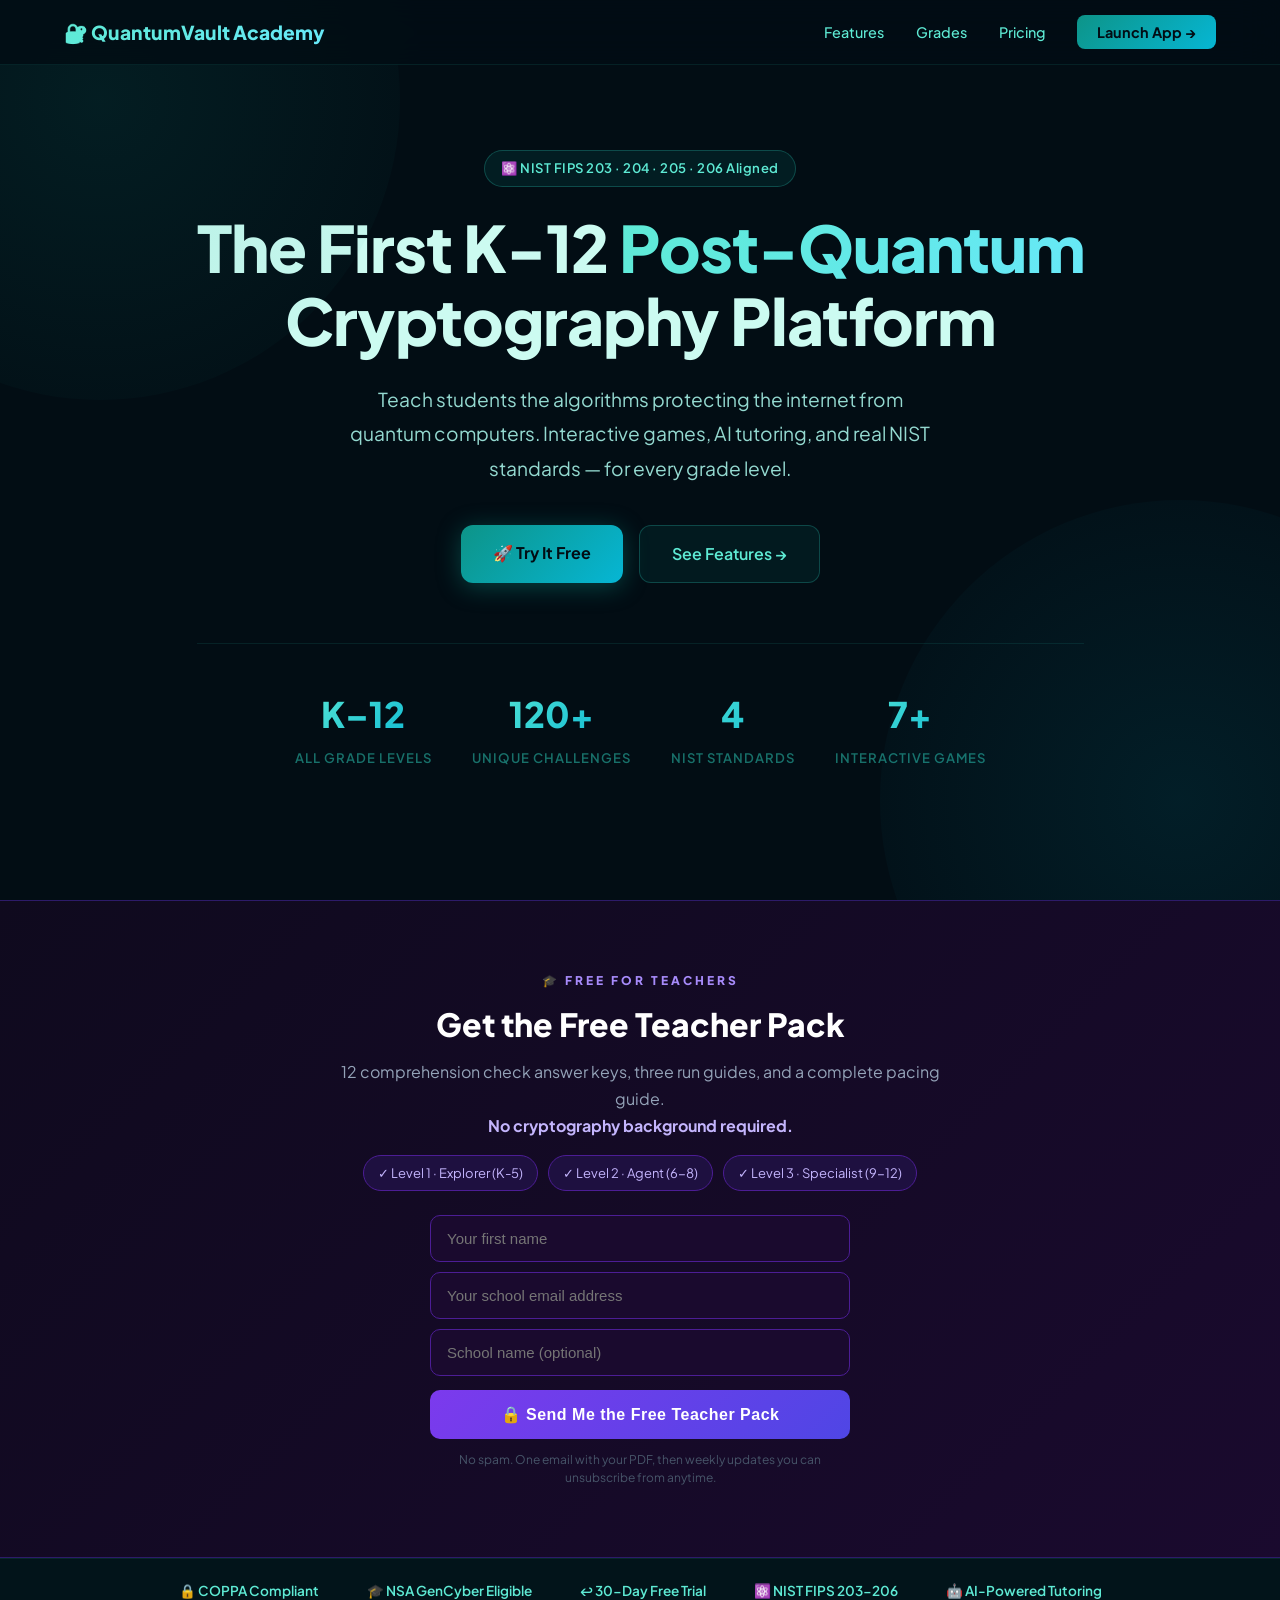
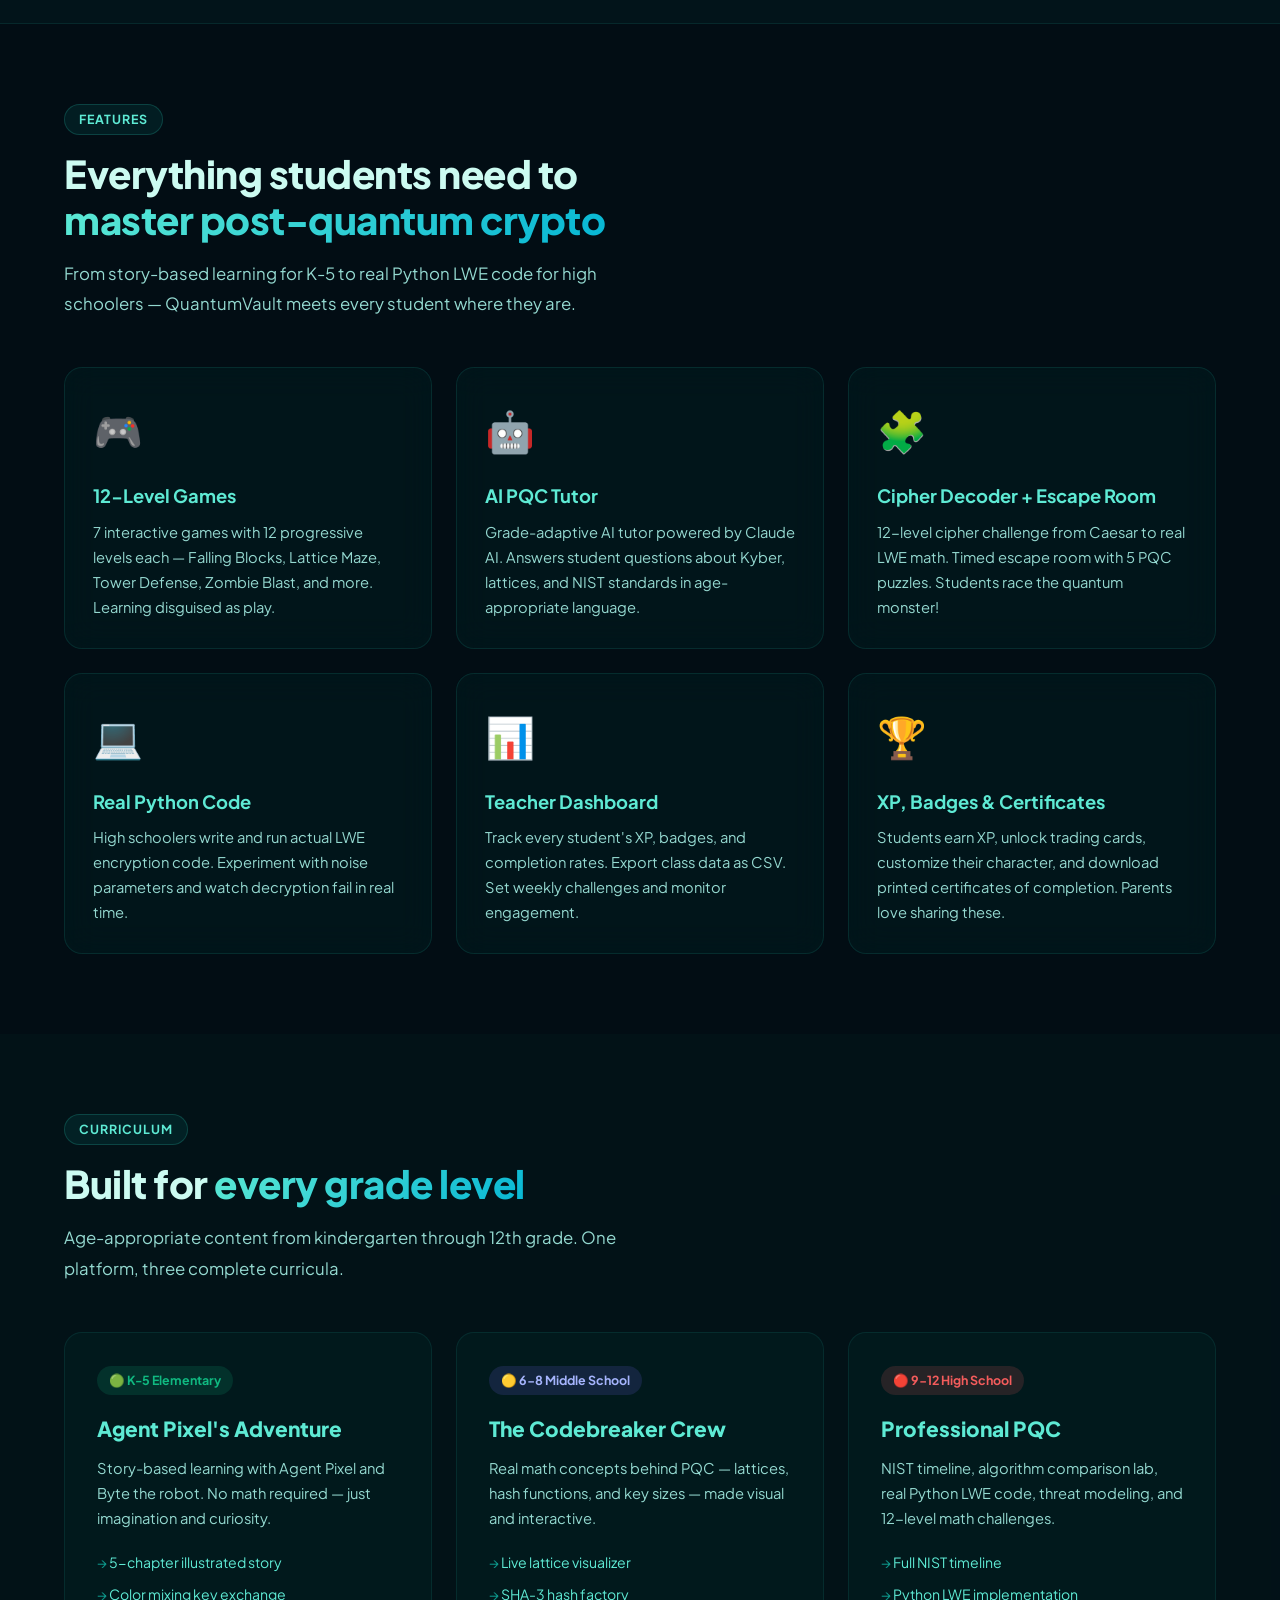
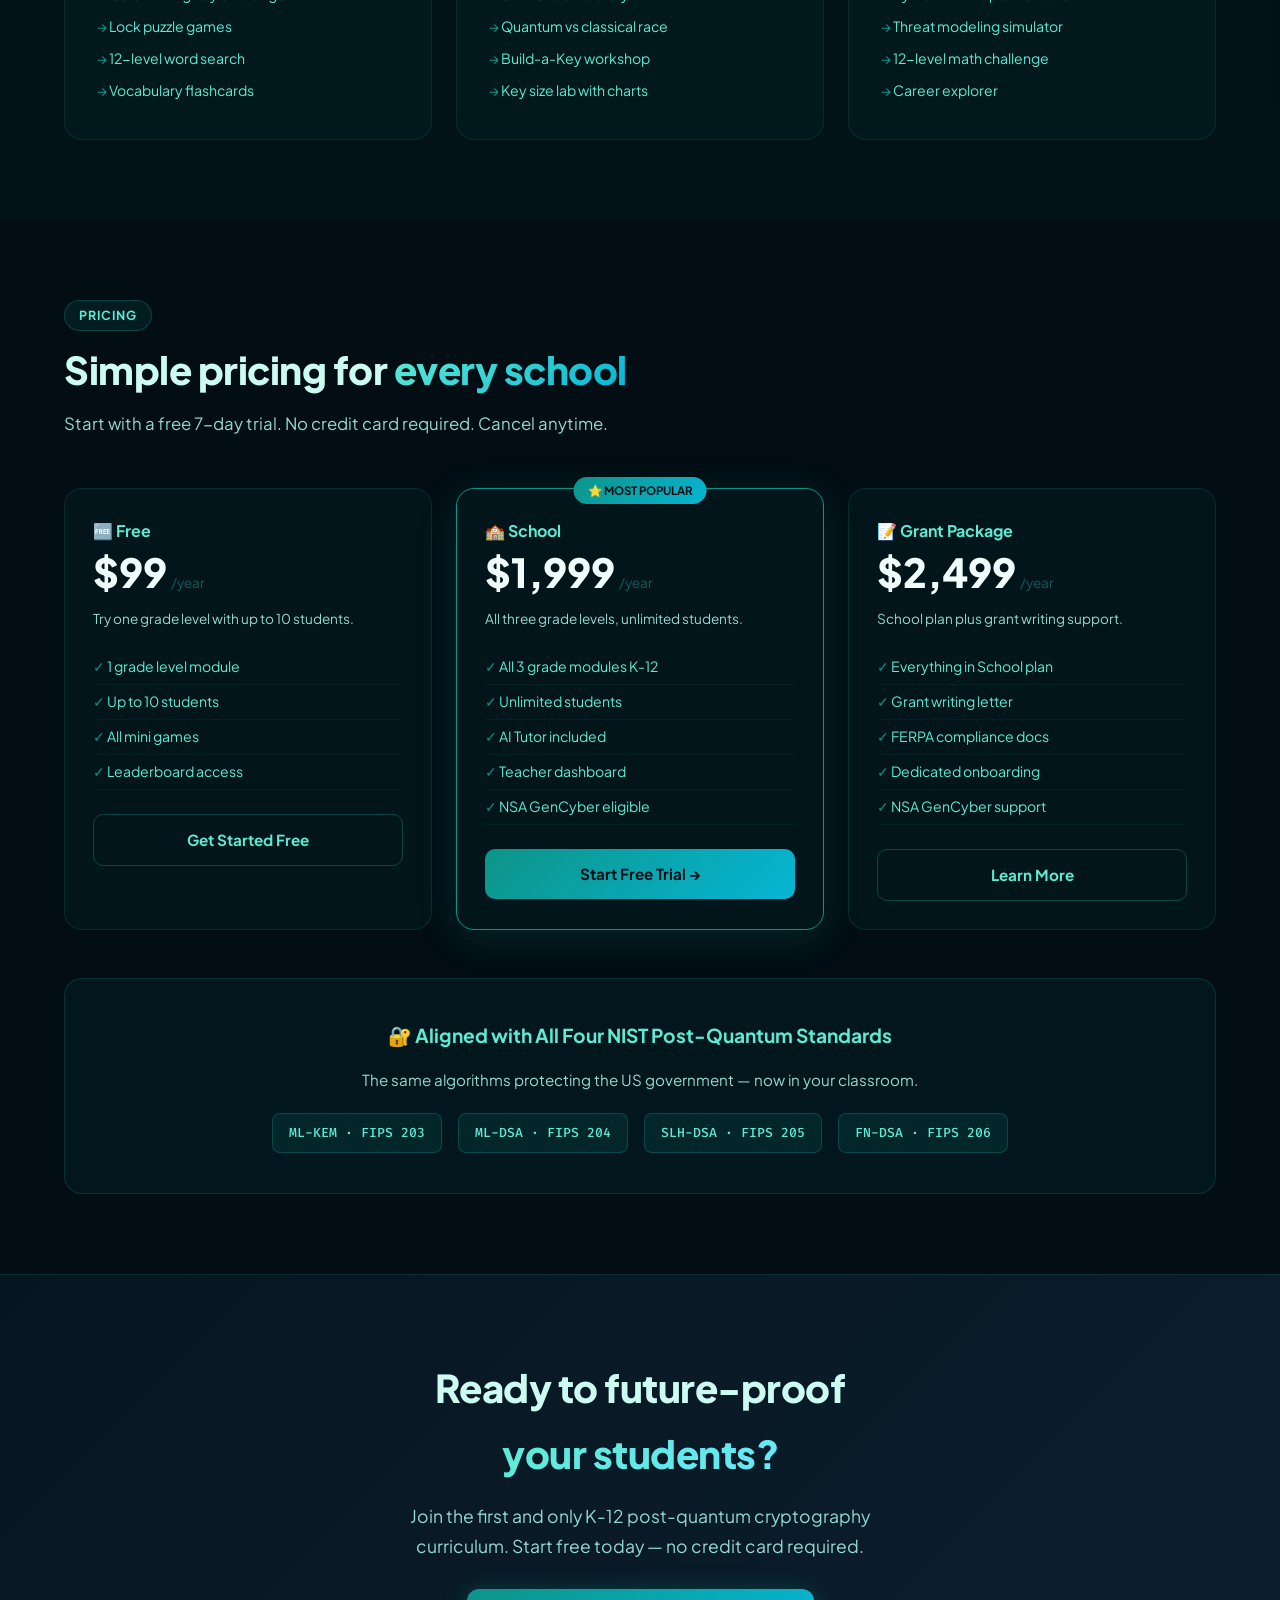
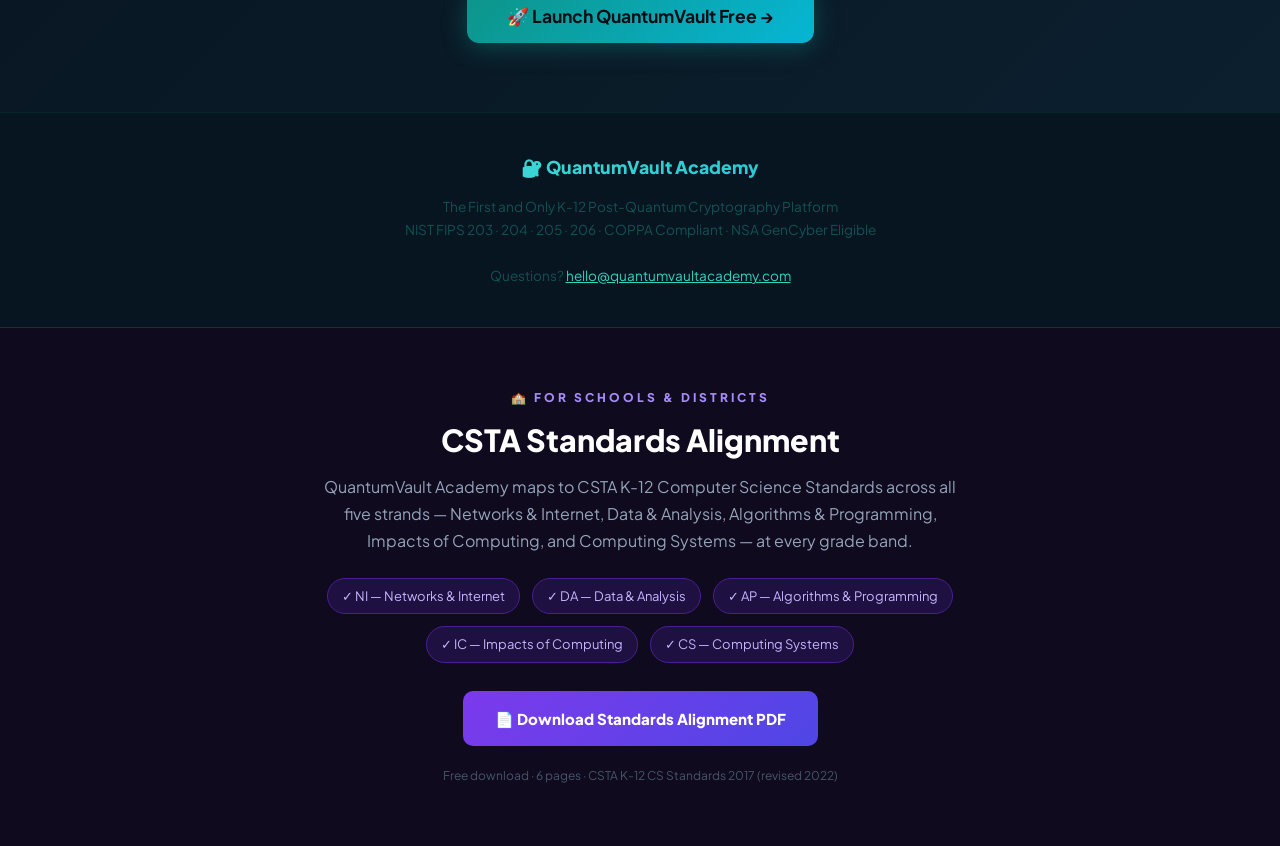
==== landing/index.html @ c49e5bc5 "Fix pricing subtitle to 7-day trial, remove dollar zero forever" ====
<!DOCTYPE html>
<html lang="en">
<head>
    <meta charset="UTF-8">
    <meta name="viewport" content="width=device-width, initial-scale=1.0">
    <meta name="description" content="QuantumVault Academy — The only K-12 platform teaching NIST post-quantum cryptography standards (FIPS 203-206). Interactive games, AI tutoring, and real PQC curriculum for grades K-12.">
    <meta name="keywords" content="post-quantum cryptography, K-12 cybersecurity, NIST PQC, Kyber, Dilithium, SPHINCS+, Falcon, quantum computing education, FIPS 203, FIPS 204, FIPS 205, FIPS 206, cybersecurity curriculum">
    <meta name="author" content="QuantumVault Academy LLC">
    <meta name="robots" content="index, follow">
    <meta property="og:title" content="QuantumVault Academy — K-12 Post-Quantum Cryptography Education">
    <meta property="og:description" content="Teach students about quantum-safe encryption through interactive games and real NIST standards. Free to try!">
    <meta property="og:url" content="https://www.quantumvaultacademy.com">
    <meta property="og:type" content="website">
    <meta name="twitter:card" content="summary_large_image">
    <meta name="twitter:title" content="QuantumVault Academy — K-12 Post-Quantum Cryptography">
    <meta name="twitter:description" content="The only K-12 platform teaching all 4 NIST PQC standards. Free games, AI tutor, teacher dashboard.">
    <link rel="canonical" href="https://www.quantumvaultacademy.com">
<meta charset="UTF-8">
<meta name="viewport" content="width=device-width, initial-scale=1.0">
<title>QuantumVault Academy — K-12 Post-Quantum Cryptography</title>
<link rel="preconnect" href="https://fonts.googleapis.com">
<link href="https://fonts.googleapis.com/css2?family=Plus+Jakarta+Sans:wght@400;500;600;700;800&family=Fira+Code:wght@400;500&display=swap" rel="stylesheet">
<style>
*{margin:0;padding:0;box-sizing:border-box;}
:root{
    --teal:#0d9488;--teal-l:#2dd4bf;--teal-b:#5eead4;
    --cyan:#06b6d4;--cyan-l:#67e8f9;
    --navy:#020d14;--navy2:#071520;--navy3:#0c1f2e;
    --border:#164154;
}
body{font-family:'Plus Jakarta Sans',sans-serif;background:var(--navy);color:#ccfbf1;line-height:1.7;}

/* NAV */
nav{position:fixed;top:0;width:100%;z-index:100;
    background:rgba(2,13,20,0.85);backdrop-filter:blur(20px);
    border-bottom:1px solid rgba(45,212,191,0.1);padding:0 5%;}
.nav-inner{max-width:1200px;margin:0 auto;display:flex;
    justify-content:space-between;align-items:center;height:64px;}
.logo{font-size:1.2rem;font-weight:800;
    background:linear-gradient(135deg,var(--teal-b),var(--cyan-l));
    -webkit-background-clip:text;-webkit-text-fill-color:transparent;}
.nav-links{display:flex;gap:32px;list-style:none;}
.nav-links a{color:#5eead4;text-decoration:none;font-size:0.9rem;
    font-weight:500;transition:color 0.2s;}
.nav-links a:hover{color:var(--teal-b);}
.nav-cta{background:linear-gradient(135deg,var(--teal),var(--cyan));
    color:#020d14!important;padding:8px 20px;border-radius:8px;
    font-weight:700!important;transition:all 0.2s!important;}
.nav-cta:hover{box-shadow:0 4px 20px rgba(45,212,191,0.4);}

/* HERO */
.hero{min-height:100vh;display:flex;align-items:center;justify-content:center;
    text-align:center;padding:80px 5% 60px;position:relative;overflow:hidden;}
.hero::before{content:'';position:absolute;top:-200px;left:-200px;
    width:600px;height:600px;
    background:radial-gradient(circle,rgba(13,148,136,0.12),transparent);
    border-radius:50%;pointer-events:none;}
.hero::after{content:'';position:absolute;bottom:-200px;right:-200px;
    width:600px;height:600px;
    background:radial-gradient(circle,rgba(6,182,212,0.1),transparent);
    border-radius:50%;pointer-events:none;}
.hero-badge{display:inline-flex;align-items:center;gap:8px;
    background:rgba(13,148,136,0.12);border:1px solid rgba(45,212,191,0.25);
    border-radius:100px;padding:6px 16px;font-size:0.82rem;
    color:var(--teal-b);font-weight:600;margin-bottom:24px;letter-spacing:0.5px;}
h1{font-size:clamp(2.2rem,5vw,4rem);font-weight:800;line-height:1.15;
    margin-bottom:24px;letter-spacing:-1px;}
h1 span{background:linear-gradient(135deg,var(--teal-b),var(--cyan-l));
    -webkit-background-clip:text;-webkit-text-fill-color:transparent;}
.hero-sub{font-size:clamp(1rem,2vw,1.2rem);color:#94d9d0;max-width:580px;
    margin:0 auto 40px;line-height:1.8;}
.hero-btns{display:flex;gap:16px;justify-content:center;flex-wrap:wrap;}
.btn-primary{background:linear-gradient(135deg,var(--teal),var(--cyan));
    color:#020d14;padding:14px 32px;border-radius:12px;font-weight:700;
    font-size:1rem;text-decoration:none;transition:all 0.2s;
    box-shadow:0 4px 24px rgba(13,148,136,0.4);}
.btn-primary:hover{transform:translateY(-3px);box-shadow:0 8px 40px rgba(45,212,191,0.5);}
.btn-secondary{background:rgba(13,148,136,0.1);color:var(--teal-b);
    padding:14px 32px;border-radius:12px;font-weight:600;font-size:1rem;
    text-decoration:none;border:1px solid rgba(45,212,191,0.25);transition:all 0.2s;}
.btn-secondary:hover{background:rgba(13,148,136,0.2);border-color:var(--teal-l);}
.hero-stats{display:flex;gap:40px;justify-content:center;flex-wrap:wrap;
    margin-top:60px;padding-top:40px;border-top:1px solid rgba(45,212,191,0.1);}
.stat{text-align:center;}
.stat-n{font-size:2.2rem;font-weight:800;
    background:linear-gradient(135deg,var(--teal-b),var(--cyan));
    -webkit-background-clip:text;-webkit-text-fill-color:transparent;}
.stat-l{font-size:0.82rem;color:#2dd4bf80;font-weight:600;
    text-transform:uppercase;letter-spacing:1px;margin-top:4px;}

/* TRUST BAR */
.trust{background:rgba(13,148,136,0.05);border-top:1px solid rgba(45,212,191,0.1);
    border-bottom:1px solid rgba(45,212,191,0.1);padding:20px 5%;}
.trust-inner{max-width:1200px;margin:0 auto;display:flex;
    justify-content:center;gap:48px;flex-wrap:wrap;}
.trust-item{display:flex;align-items:center;gap:8px;
    font-size:0.85rem;color:#5eead4;font-weight:600;}

/* SECTIONS */
section{padding:80px 5%;}
.section-inner{max-width:1200px;margin:0 auto;}
.section-tag{display:inline-block;background:rgba(13,148,136,0.12);
    border:1px solid rgba(45,212,191,0.2);border-radius:100px;
    padding:4px 14px;font-size:0.78rem;color:var(--teal-b);
    font-weight:700;letter-spacing:1px;text-transform:uppercase;margin-bottom:16px;}
.section-title{font-size:clamp(1.8rem,3vw,2.6rem);font-weight:800;
    line-height:1.2;margin-bottom:16px;letter-spacing:-0.5px;}
.section-title span{background:linear-gradient(135deg,var(--teal-b),var(--cyan));
    -webkit-background-clip:text;-webkit-text-fill-color:transparent;}
.section-sub{font-size:1.05rem;color:#94d9d0;max-width:560px;line-height:1.8;}

/* FEATURES */
.features-grid{display:grid;grid-template-columns:repeat(auto-fit,minmax(300px,1fr));
    gap:24px;margin-top:48px;}
.feature-card{background:rgba(13,148,136,0.06);
    backdrop-filter:blur(16px);border:1px solid rgba(45,212,191,0.12);
    border-radius:18px;padding:28px;transition:all 0.3s;position:relative;overflow:hidden;}
.feature-card::before{content:'';position:absolute;top:0;left:0;right:0;height:2px;
    background:linear-gradient(90deg,var(--teal),var(--cyan));opacity:0;transition:opacity 0.3s;}
.feature-card:hover{transform:translateY(-4px);
    box-shadow:0 16px 48px rgba(13,148,136,0.15);
    border-color:rgba(45,212,191,0.25);}
.feature-card:hover::before{opacity:1;}
.feature-icon{font-size:2.5rem;margin-bottom:16px;display:block;}
.feature-title{font-size:1.15rem;font-weight:700;color:var(--teal-b);margin-bottom:8px;}
.feature-desc{font-size:0.92rem;color:#94d9d0;line-height:1.7;}

/* GRADES */
.grades-grid{display:grid;grid-template-columns:repeat(auto-fit,minmax(280px,1fr));
    gap:24px;margin-top:48px;}
.grade-card{border-radius:18px;padding:32px;
    border:1px solid rgba(45,212,191,0.1);
    background:rgba(13,148,136,0.05);transition:all 0.3s;}
.grade-card:hover{transform:translateY(-4px);}
.grade-label{display:inline-block;padding:4px 12px;border-radius:100px;
    font-size:0.78rem;font-weight:700;margin-bottom:16px;}
.grade-title{font-size:1.3rem;font-weight:800;color:var(--teal-b);margin-bottom:10px;}
.grade-desc{font-size:0.92rem;color:#94d9d0;line-height:1.7;margin-bottom:16px;}
.grade-features{list-style:none;}
.grade-features li{font-size:0.88rem;color:#5eead4;padding:4px 0;}
.grade-features li::before{content:'→ ';color:var(--teal);}

/* PRICING */
.pricing-grid{display:grid;grid-template-columns:repeat(auto-fit,minmax(260px,1fr));
    gap:24px;margin-top:48px;}
.price-card{background:rgba(13,148,136,0.06);border:1px solid rgba(45,212,191,0.12);
    border-radius:18px;padding:28px;transition:all 0.3s;position:relative;}
.price-card.popular{border-color:var(--teal);
    box-shadow:0 8px 40px rgba(13,148,136,0.2);}
.popular-badge{position:absolute;top:-12px;left:50%;transform:translateX(-50%);
    background:linear-gradient(135deg,var(--teal),var(--cyan));
    color:#020d14;font-size:0.72rem;font-weight:700;
    padding:4px 14px;border-radius:100px;white-space:nowrap;}
.price-name{font-size:1rem;font-weight:700;color:var(--teal-b);margin-bottom:8px;}
.price-amount{font-size:2.5rem;font-weight:800;color:#f0fdfa;line-height:1;}
.price-period{font-size:0.85rem;color:#2dd4bf60;margin-left:4px;}
.price-desc{font-size:0.85rem;color:#94d9d0;margin:12px 0 20px;}
.price-features{list-style:none;margin-bottom:24px;}
.price-features li{font-size:0.88rem;color:#5eead4;padding:5px 0;
    border-bottom:1px solid rgba(45,212,191,0.06);}
.price-features li::before{content:'✓  ';color:var(--teal);}
.price-btn{display:block;text-align:center;padding:12px;border-radius:10px;
    font-weight:700;font-size:0.95rem;text-decoration:none;transition:all 0.2s;}
.price-btn-primary{background:linear-gradient(135deg,var(--teal),var(--cyan));color:#020d14;}
.price-btn-primary:hover{box-shadow:0 4px 20px rgba(45,212,191,0.4);transform:translateY(-2px);}
.price-btn-outline{background:transparent;color:var(--teal-b);
    border:1px solid rgba(45,212,191,0.25);}
.price-btn-outline:hover{background:rgba(13,148,136,0.12);}

/* NIST BANNER */
.nist-banner{background:rgba(13,148,136,0.08);border:1px solid rgba(45,212,191,0.15);
    border-radius:18px;padding:40px;text-align:center;margin-top:48px;}
.nist-title{font-size:1.2rem;font-weight:700;color:var(--teal-b);margin-bottom:16px;}
.nist-algos{display:flex;gap:16px;justify-content:center;flex-wrap:wrap;margin-top:20px;}
.algo-chip{background:rgba(13,148,136,0.12);border:1px solid rgba(45,212,191,0.2);
    border-radius:8px;padding:8px 16px;font-size:0.82rem;
    color:var(--teal-b);font-family:'Fira Code',monospace;font-weight:500;}

/* CTA */
.cta{background:linear-gradient(135deg,var(--navy2),var(--navy3));
    border-top:1px solid rgba(45,212,191,0.1);text-align:center;padding:80px 5%;}
.cta h2{font-size:clamp(1.8rem,3vw,2.8rem);font-weight:800;
    margin-bottom:16px;letter-spacing:-0.5px;}
.cta p{font-size:1.1rem;color:#94d9d0;max-width:500px;margin:0 auto 40px;}

/* FOOTER */
footer{background:var(--navy2);border-top:1px solid rgba(45,212,191,0.08);
    padding:40px 5%;text-align:center;}
.footer-logo{font-size:1.1rem;font-weight:800;
    background:linear-gradient(135deg,var(--teal-b),var(--cyan));
    -webkit-background-clip:text;-webkit-text-fill-color:transparent;
    margin-bottom:12px;}
footer p{font-size:0.85rem;color:#2dd4bf50;line-height:1.7;}

/* Mobile */
@media(max-width:768px){
    .nav-links{display:none;}
    .hero-stats{gap:24px;}
    .trust-inner{gap:24px;}
    .stat-n{font-size:1.8rem;}
}
</style>
</head>
<body>
<!-- Netlify Forms detection -->
<form name="teacher-pack" netlify netlify-honeypot="bot-field" hidden>
  <input type="text" name="name">
  <input type="email" name="email">
  <input type="text" name="school">
</form>

<nav>
  <div class="nav-inner">
    <div class="logo">🔐 QuantumVault Academy</div>
    <ul class="nav-links">
      <li><a href="#features">Features</a></li>
      <li><a href="#grades">Grades</a></li>
      <li><a href="#pricing">Pricing</a></li>
      <li><a href="https://www.quantumvaultacademy.com" class="nav-cta">Launch App →</a></li>
    </ul>
  </div>
</nav>

<section class="hero">
  <div>
    <div class="hero-badge">⚛️ NIST FIPS 203 · 204 · 205 · 206 Aligned</div>
    <h1>The First K-12 <span>Post-Quantum</span><br>Cryptography Platform</h1>
    <p class="hero-sub">Teach students the algorithms protecting the internet from quantum computers. Interactive games, AI tutoring, and real NIST standards — for every grade level.</p>
    <div class="hero-btns">
      <a href="https://www.quantumvaultacademy.com" class="btn-primary">🚀 Try It Free</a>
      <a href="#features" class="btn-secondary">See Features →</a>
    </div>
    <div class="hero-stats">
      <div class="stat"><div class="stat-n">K–12</div><div class="stat-l">All Grade Levels</div></div>
      <div class="stat"><div class="stat-n">120+</div><div class="stat-l">Unique Challenges</div></div>
      <div class="stat"><div class="stat-n">4</div><div class="stat-l">NIST Standards</div></div>
      <div class="stat"><div class="stat-n">7+</div><div class="stat-l">Interactive Games</div></div>
    </div>
  </div>
</section>

<section id="free" style="background:linear-gradient(135deg,#0f0a1e 0%,#1a0a2e 100%);padding:70px 20px;text-align:center;border-top:1px solid #2d1b69;border-bottom:1px solid #2d1b69;">
  <div style="max-width:600px;margin:0 auto;">
    <p style="color:#a78bfa;font-size:12px;font-weight:800;letter-spacing:3px;text-transform:uppercase;margin-bottom:14px;">
      &#127891; Free for Teachers
    </p>
    <h2 style="color:white;font-size:2rem;font-weight:800;margin-bottom:14px;line-height:1.2;">
      Get the Free Teacher Pack
    </h2>
    <p style="color:#94a3b8;font-size:1rem;line-height:1.7;margin-bottom:10px;">
      12 comprehension check answer keys, three run guides, and a complete pacing guide.<br>
      <strong style="color:#c4b5fd;">No cryptography background required.</strong>
    </p>
    <div style="display:flex;gap:10px;justify-content:center;flex-wrap:wrap;margin:16px 0 24px;">
      <span style="background:#1e1040;border:1px solid #4c1d95;border-radius:20px;padding:6px 14px;color:#c4b5fd;font-size:13px;">&#10003; Level 1 · Explorer (K-5)</span>
      <span style="background:#1e1040;border:1px solid #4c1d95;border-radius:20px;padding:6px 14px;color:#c4b5fd;font-size:13px;">&#10003; Level 2 · Agent (6-8)</span>
      <span style="background:#1e1040;border:1px solid #4c1d95;border-radius:20px;padding:6px 14px;color:#c4b5fd;font-size:13px;">&#10003; Level 3 · Specialist (9-12)</span>
    </div>
    <!-- Kit (ConvertKit) embed form — replace the form below with your Kit embed code -->
    <form name="teacher-pack" netlify style="max-width:420px;margin:0 auto;">
      <input type="hidden" name="form-name" value="teacher-pack">
      <input
        type="text"
        name="name"
        placeholder="Your first name"
        required
        style="width:100%;padding:14px 16px;border-radius:10px;border:1px solid #4c1d95;
        background:#1a0a2e;color:white;font-size:15px;margin-bottom:10px;
        box-sizing:border-box;outline:none;"
      >
      <input
        type="email"
        name="email"
        placeholder="Your school email address"
        required
        style="width:100%;padding:14px 16px;border-radius:10px;border:1px solid #4c1d95;
        background:#1a0a2e;color:white;font-size:15px;margin-bottom:10px;
        box-sizing:border-box;outline:none;"
      >
      <input
        type="text"
        name="school"
        placeholder="School name (optional)"
        style="width:100%;padding:14px 16px;border-radius:10px;border:1px solid #4c1d95;
        background:#1a0a2e;color:white;font-size:15px;margin-bottom:14px;
        box-sizing:border-box;outline:none;"
      >
      <button
        type="submit"
        style="width:100%;padding:15px;border-radius:10px;border:none;
        background:linear-gradient(135deg,#7c3aed,#4f46e5);color:white;
        font-size:16px;font-weight:800;cursor:pointer;letter-spacing:0.5px;">
        &#128274; Send Me the Free Teacher Pack
      </button>
      <p style="color:#475569;font-size:12px;margin-top:12px;line-height:1.5;">
        No spam. One email with your PDF, then weekly updates you can unsubscribe from anytime.
      </p>
    </form>
  </div>
</section>


<div class="trust">
  <div class="trust-inner">
    <div class="trust-item">🔒 COPPA Compliant</div>
    <div class="trust-item">🎓 NSA GenCyber Eligible</div>
    <div class="trust-item">↩️ 30-Day Free Trial</div>
    <div class="trust-item">⚛️ NIST FIPS 203-206</div>
    <div class="trust-item">🤖 AI-Powered Tutoring</div>
  </div>
</div>

<section id="features">
  <div class="section-inner">
    <div class="section-tag">Features</div>
    <h2 class="section-title">Everything students need to<br><span>master post-quantum crypto</span></h2>
    <p class="section-sub">From story-based learning for K-5 to real Python LWE code for high schoolers — QuantumVault meets every student where they are.</p>
    <div class="features-grid">
      <div class="feature-card">
        <span class="feature-icon">🎮</span>
        <div class="feature-title">12-Level Games</div>
        <div class="feature-desc">7 interactive games with 12 progressive levels each — Falling Blocks, Lattice Maze, Tower Defense, Zombie Blast, and more. Learning disguised as play.</div>
      </div>
      <div class="feature-card">
        <span class="feature-icon">🤖</span>
        <div class="feature-title">AI PQC Tutor</div>
        <div class="feature-desc">Grade-adaptive AI tutor powered by Claude AI. Answers student questions about Kyber, lattices, and NIST standards in age-appropriate language.</div>
      </div>
      <div class="feature-card">
        <span class="feature-icon">🧩</span>
        <div class="feature-title">Cipher Decoder + Escape Room</div>
        <div class="feature-desc">12-level cipher challenge from Caesar to real LWE math. Timed escape room with 5 PQC puzzles. Students race the quantum monster!</div>
      </div>
      <div class="feature-card">
        <span class="feature-icon">💻</span>
        <div class="feature-title">Real Python Code</div>
        <div class="feature-desc">High schoolers write and run actual LWE encryption code. Experiment with noise parameters and watch decryption fail in real time.</div>
      </div>
      <div class="feature-card">
        <span class="feature-icon">📊</span>
        <div class="feature-title">Teacher Dashboard</div>
        <div class="feature-desc">Track every student's XP, badges, and completion rates. Export class data as CSV. Set weekly challenges and monitor engagement.</div>
      </div>
      <div class="feature-card">
        <span class="feature-icon">🏆</span>
        <div class="feature-title">XP, Badges & Certificates</div>
        <div class="feature-desc">Students earn XP, unlock trading cards, customize their character, and download printed certificates of completion. Parents love sharing these.</div>
      </div>
    </div>
  </div>
</section>

<section id="grades" style="background:rgba(13,148,136,0.03);">
  <div class="section-inner">
    <div class="section-tag">Curriculum</div>
    <h2 class="section-title">Built for <span>every grade level</span></h2>
    <p class="section-sub">Age-appropriate content from kindergarten through 12th grade. One platform, three complete curricula.</p>
    <div class="grades-grid">
      <div class="grade-card">
        <span class="grade-label" style="background:rgba(16,185,129,0.15);color:#10b981">🟢 K-5 Elementary</span>
        <div class="grade-title">Agent Pixel's Adventure</div>
        <div class="grade-desc">Story-based learning with Agent Pixel and Byte the robot. No math required — just imagination and curiosity.</div>
        <ul class="grade-features">
          <li>5-chapter illustrated story</li>
          <li>Color mixing key exchange</li>
          <li>Lock puzzle games</li>
          <li>12-level word search</li>
          <li>Vocabulary flashcards</li>
        </ul>
      </div>
      <div class="grade-card">
        <span class="grade-label" style="background:rgba(124,109,250,0.15);color:#a5b4fc">🟡 6-8 Middle School</span>
        <div class="grade-title">The Codebreaker Crew</div>
        <div class="grade-desc">Real math concepts behind PQC — lattices, hash functions, and key sizes — made visual and interactive.</div>
        <ul class="grade-features">
          <li>Live lattice visualizer</li>
          <li>SHA-3 hash factory</li>
          <li>Quantum vs classical race</li>
          <li>Build-a-Key workshop</li>
          <li>Key size lab with charts</li>
        </ul>
      </div>
      <div class="grade-card">
        <span class="grade-label" style="background:rgba(244,92,92,0.15);color:#f45c5c">🔴 9-12 High School</span>
        <div class="grade-title">Professional PQC</div>
        <div class="grade-desc">NIST timeline, algorithm comparison lab, real Python LWE code, threat modeling, and 12-level math challenges.</div>
        <ul class="grade-features">
          <li>Full NIST timeline</li>
          <li>Python LWE implementation</li>
          <li>Threat modeling simulator</li>
          <li>12-level math challenge</li>
          <li>Career explorer</li>
        </ul>
      </div>
    </div>
  </div>
</section>

<section id="pricing">
  <div class="section-inner">
    <div class="section-tag">Pricing</div>
    <h2 class="section-title">Simple pricing for <span>every school</span></h2>
    <p class="section-sub">Start with a free 7-day trial. No credit card required. Cancel anytime.</p>
    <div class="pricing-grid">
      <div class="price-card">
        <div class="price-name">🆓 Free</div>
        <div><span class="price-amount">$99</span><span class="price-period">/year</span></div>
        <div class="price-desc">Try one grade level with up to 10 students.</div>
        <ul class="price-features">
          <li>1 grade level module</li>
          <li>Up to 10 students</li>
          <li>All mini games</li>
          <li>Leaderboard access</li>
        </ul>
        <a href="https://www.quantumvaultacademy.com" class="price-btn price-btn-outline">Get Started Free</a>
      </div>
      <div class="price-card popular">
        <div class="popular-badge">⭐ MOST POPULAR</div>
        <div class="price-name">🏫 School</div>
        <div><span class="price-amount">$1,999</span><span class="price-period">/year</span></div>
        <div class="price-desc">All three grade levels, unlimited students.</div>
        <ul class="price-features">
          <li>All 3 grade modules K-12</li>
          <li>Unlimited students</li>
          <li>AI Tutor included</li>
          <li>Teacher dashboard</li>
          <li>NSA GenCyber eligible</li>
        </ul>
        <a href="https://www.quantumvaultacademy.com" class="price-btn price-btn-primary">Start Free Trial →</a>
      </div>
      <div class="price-card">
        <div class="price-name">📝 Grant Package</div>
        <div><span class="price-amount">$2,499</span><span class="price-period">/year</span></div>
        <div class="price-desc">School plan plus grant writing support.</div>
        <ul class="price-features">
          <li>Everything in School plan</li>
          <li>Grant writing letter</li>
          <li>FERPA compliance docs</li>
          <li>Dedicated onboarding</li>
          <li>NSA GenCyber support</li>
        </ul>
        <a href="https://www.quantumvaultacademy.com" class="price-btn price-btn-outline">Learn More</a>
      </div>
    </div>
    <div class="nist-banner">
      <div class="nist-title">🔐 Aligned with All Four NIST Post-Quantum Standards</div>
      <p style="color:#94d9d0;font-size:0.95rem">The same algorithms protecting the US government — now in your classroom.</p>
      <div class="nist-algos">
        <div class="algo-chip">ML-KEM · FIPS 203</div>
        <div class="algo-chip">ML-DSA · FIPS 204</div>
        <div class="algo-chip">SLH-DSA · FIPS 205</div>
        <div class="algo-chip">FN-DSA · FIPS 206</div>
      </div>
    </div>
  </div>
</section>

<section class="cta">
  <h2>Ready to future-proof<br><span style="background:linear-gradient(135deg,#5eead4,#67e8f9);-webkit-background-clip:text;-webkit-text-fill-color:transparent">your students?</span></h2>
  <p>Join the first and only K-12 post-quantum cryptography curriculum. Start free today — no credit card required.</p>
  <a href="https://www.quantumvaultacademy.com" class="btn-primary" style="font-size:1.1rem;padding:16px 40px;">🚀 Launch QuantumVault Free →</a>
</section>

<footer>
  <div class="footer-logo">🔐 QuantumVault Academy</div>
  <p>The First and Only K-12 Post-Quantum Cryptography Platform<br>
  NIST FIPS 203 · 204 · 205 · 206 · COPPA Compliant · NSA GenCyber Eligible<br><br>
  Questions? <a href="mailto:hello@quantumvaultacademy.com" style="color:#2dd4bf">hello@quantumvaultacademy.com</a></p>
</footer>


<section id="standards" style="background:#0f0a1e;padding:60px 20px;text-align:center;border-top:1px solid #2d1b69;">
  <div style="max-width:650px;margin:0 auto;">
    <p style="color:#a78bfa;font-size:12px;font-weight:800;letter-spacing:3px;text-transform:uppercase;margin-bottom:14px;">
      &#127979; For Schools &amp; Districts
    </p>
    <h2 style="color:white;font-size:1.9rem;font-weight:800;margin-bottom:14px;line-height:1.2;">
      CSTA Standards Alignment
    </h2>
    <p style="color:#94a3b8;font-size:1rem;line-height:1.7;margin-bottom:24px;">
      QuantumVault Academy maps to CSTA K-12 Computer Science Standards across all five strands
      &mdash; Networks &amp; Internet, Data &amp; Analysis, Algorithms &amp; Programming,
      Impacts of Computing, and Computing Systems &mdash; at every grade band.
    </p>
    <div style="display:flex;gap:12px;justify-content:center;flex-wrap:wrap;margin-bottom:28px;">
      <span style="background:#1e1040;border:1px solid #4c1d95;border-radius:20px;padding:6px 14px;color:#c4b5fd;font-size:13px;">&#10003; NI &mdash; Networks &amp; Internet</span>
      <span style="background:#1e1040;border:1px solid #4c1d95;border-radius:20px;padding:6px 14px;color:#c4b5fd;font-size:13px;">&#10003; DA &mdash; Data &amp; Analysis</span>
      <span style="background:#1e1040;border:1px solid #4c1d95;border-radius:20px;padding:6px 14px;color:#c4b5fd;font-size:13px;">&#10003; AP &mdash; Algorithms &amp; Programming</span>
      <span style="background:#1e1040;border:1px solid #4c1d95;border-radius:20px;padding:6px 14px;color:#c4b5fd;font-size:13px;">&#10003; IC &mdash; Impacts of Computing</span>
      <span style="background:#1e1040;border:1px solid #4c1d95;border-radius:20px;padding:6px 14px;color:#c4b5fd;font-size:13px;">&#10003; CS &mdash; Computing Systems</span>
    </div>
    <a href="/QVA_CSTA_Alignment.pdf" download
      style="display:inline-block;padding:15px 32px;border-radius:10px;border:none;
      background:linear-gradient(135deg,#7c3aed,#4f46e5);color:white;
      font-size:15px;font-weight:800;cursor:pointer;text-decoration:none;margin-bottom:10px;">
      &#128196; Download Standards Alignment PDF
    </a>
    <p style="color:#475569;font-size:12px;margin-top:10px;">
      Free download &middot; 6 pages &middot; CSTA K-12 CS Standards 2017 (revised 2022)
    </p>
  </div>
</section>

</body>
</html>
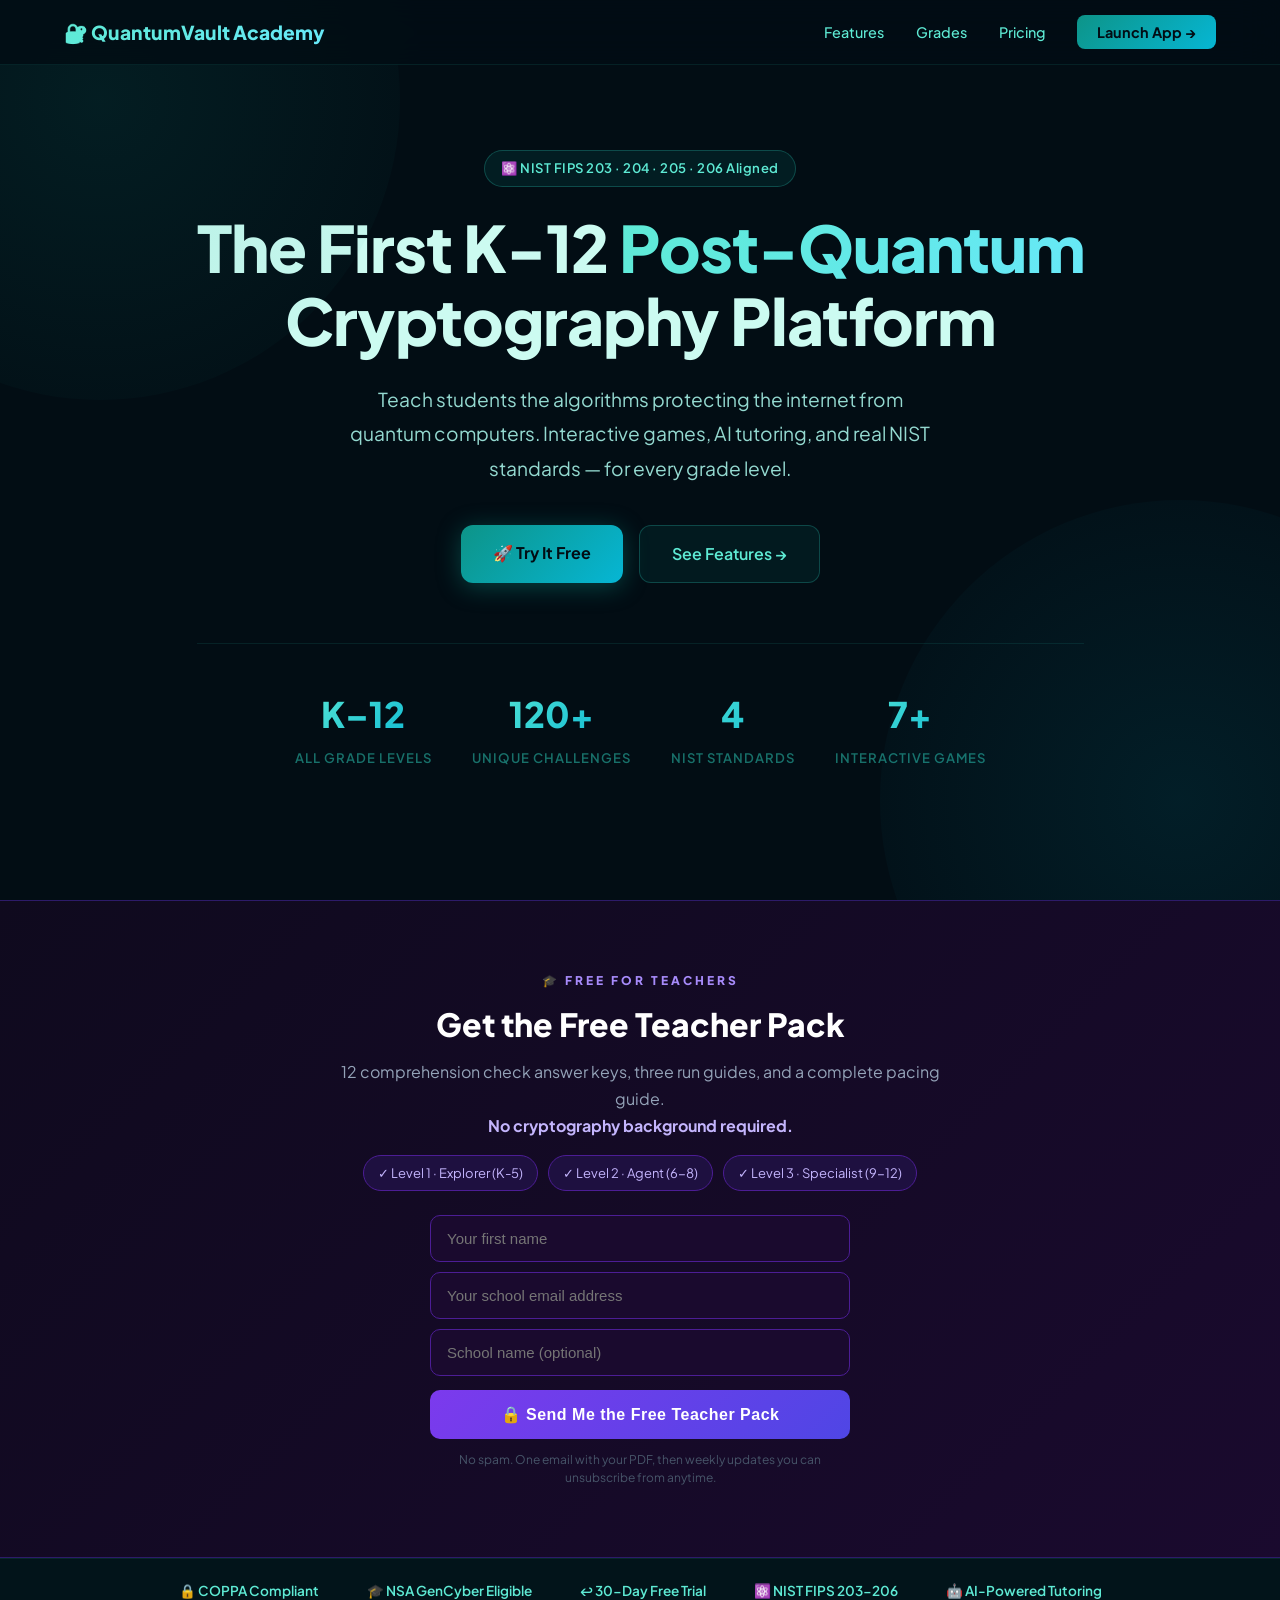
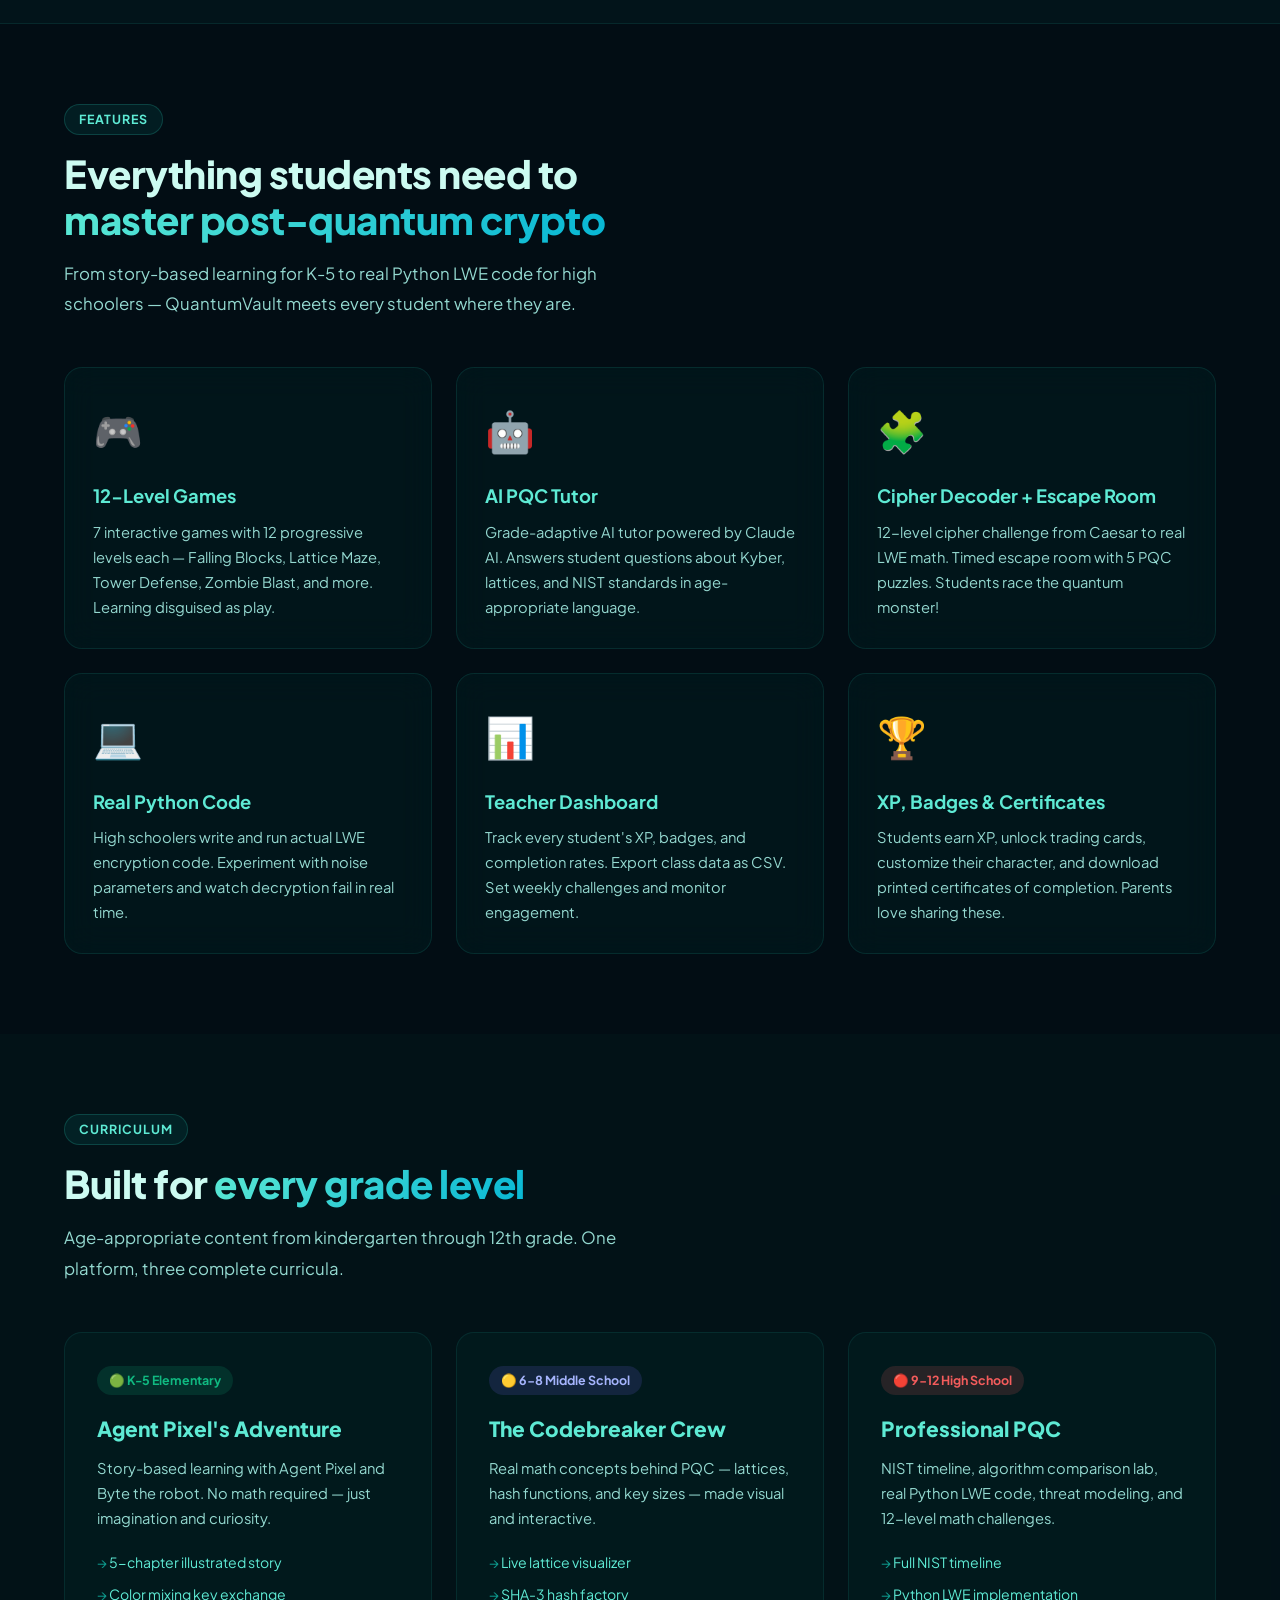
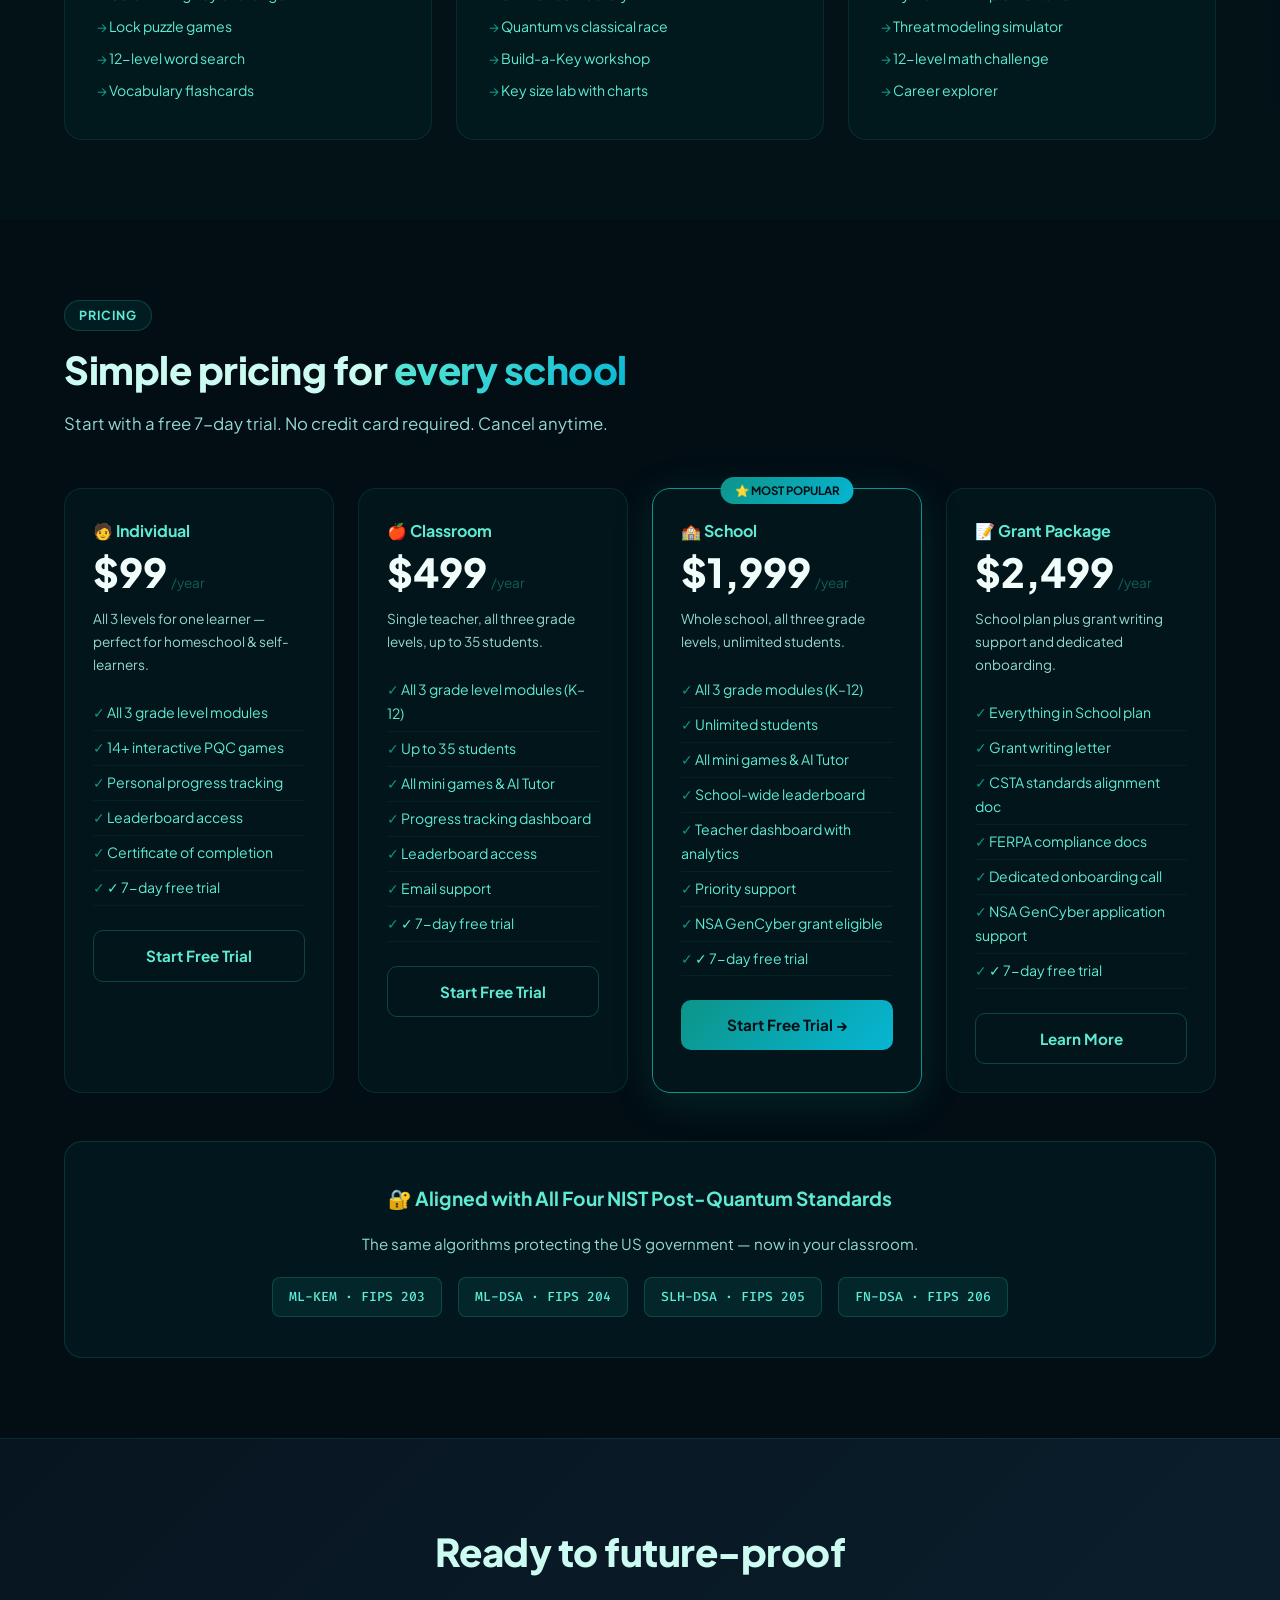
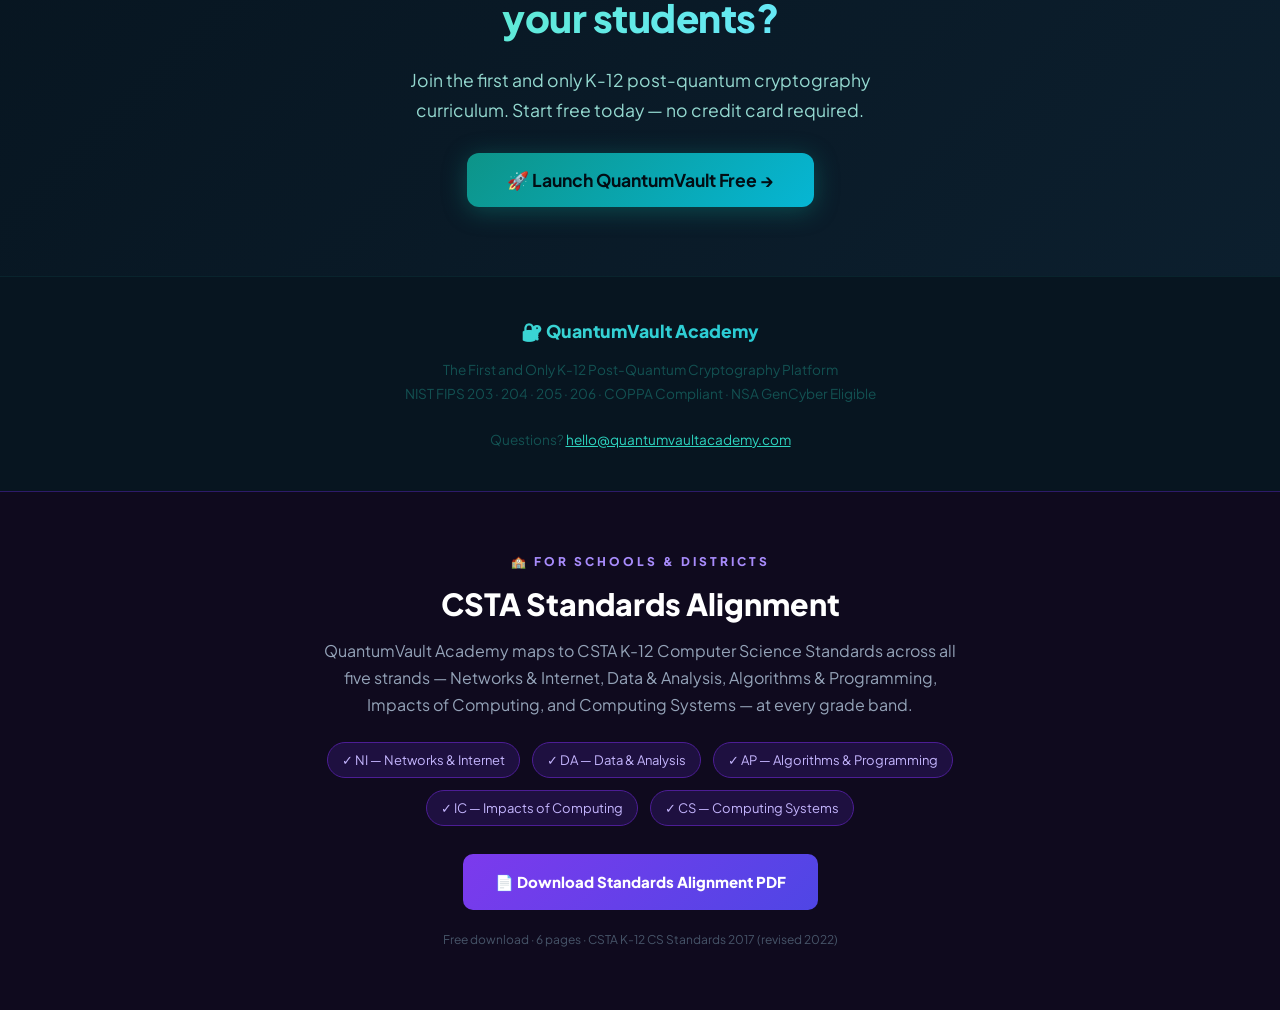
==== commit e97a7ddf: "Fix pricing grid: 4 correct tiers, remove Free card" ====
--- a/landing/index.html
+++ b/landing/index.html
@@ -402,47 +402,74 @@
     <h2 class="section-title">Simple pricing for <span>every school</span></h2>
     <p class="section-sub">Start with a free 7-day trial. No credit card required. Cancel anytime.</p>
     <div class="pricing-grid">
+
       <div class="price-card">
-        <div class="price-name">🆓 Free</div>
+        <div class="price-name">&#129489; Individual</div>
         <div><span class="price-amount">$99</span><span class="price-period">/year</span></div>
-        <div class="price-desc">Try one grade level with up to 10 students.</div>
+        <div class="price-desc">All 3 levels for one learner &mdash; perfect for homeschool &amp; self-learners.</div>
         <ul class="price-features">
-          <li>1 grade level module</li>
-          <li>Up to 10 students</li>
-          <li>All mini games</li>
+          <li>All 3 grade level modules</li>
+          <li>14+ interactive PQC games</li>
+          <li>Personal progress tracking</li>
           <li>Leaderboard access</li>
-        </ul>
-        <a href="https://www.quantumvaultacademy.com" class="price-btn price-btn-outline">Get Started Free</a>
-      </div>
+          <li>Certificate of completion</li>
+          <li>&#10003; 7-day free trial</li>
+        </ul>
+        <a href="https://www.quantumvaultacademy.com" class="price-btn price-btn-outline">Start Free Trial</a>
+      </div>
+
+      <div class="price-card">
+        <div class="price-name">&#127822; Classroom</div>
+        <div><span class="price-amount">$499</span><span class="price-period">/year</span></div>
+        <div class="price-desc">Single teacher, all three grade levels, up to 35 students.</div>
+        <ul class="price-features">
+          <li>All 3 grade level modules (K&ndash;12)</li>
+          <li>Up to 35 students</li>
+          <li>All mini games &amp; AI Tutor</li>
+          <li>Progress tracking dashboard</li>
+          <li>Leaderboard access</li>
+          <li>Email support</li>
+          <li>&#10003; 7-day free trial</li>
+        </ul>
+        <a href="https://www.quantumvaultacademy.com" class="price-btn price-btn-outline">Start Free Trial</a>
+      </div>
+
       <div class="price-card popular">
-        <div class="popular-badge">⭐ MOST POPULAR</div>
-        <div class="price-name">🏫 School</div>
+        <div class="popular-badge">&#11088; MOST POPULAR</div>
+        <div class="price-name">&#127979; School</div>
         <div><span class="price-amount">$1,999</span><span class="price-period">/year</span></div>
-        <div class="price-desc">All three grade levels, unlimited students.</div>
+        <div class="price-desc">Whole school, all three grade levels, unlimited students.</div>
         <ul class="price-features">
-          <li>All 3 grade modules K-12</li>
+          <li>All 3 grade modules (K&ndash;12)</li>
           <li>Unlimited students</li>
-          <li>AI Tutor included</li>
-          <li>Teacher dashboard</li>
-          <li>NSA GenCyber eligible</li>
-        </ul>
-        <a href="https://www.quantumvaultacademy.com" class="price-btn price-btn-primary">Start Free Trial →</a>
-      </div>
+          <li>All mini games &amp; AI Tutor</li>
+          <li>School-wide leaderboard</li>
+          <li>Teacher dashboard with analytics</li>
+          <li>Priority support</li>
+          <li>NSA GenCyber grant eligible</li>
+          <li>&#10003; 7-day free trial</li>
+        </ul>
+        <a href="https://www.quantumvaultacademy.com" class="price-btn price-btn-primary">Start Free Trial &rarr;</a>
+      </div>
+
       <div class="price-card">
-        <div class="price-name">📝 Grant Package</div>
+        <div class="price-name">&#128221; Grant Package</div>
         <div><span class="price-amount">$2,499</span><span class="price-period">/year</span></div>
-        <div class="price-desc">School plan plus grant writing support.</div>
+        <div class="price-desc">School plan plus grant writing support and dedicated onboarding.</div>
         <ul class="price-features">
           <li>Everything in School plan</li>
           <li>Grant writing letter</li>
+          <li>CSTA standards alignment doc</li>
           <li>FERPA compliance docs</li>
-          <li>Dedicated onboarding</li>
-          <li>NSA GenCyber support</li>
+          <li>Dedicated onboarding call</li>
+          <li>NSA GenCyber application support</li>
+          <li>&#10003; 7-day free trial</li>
         </ul>
         <a href="https://www.quantumvaultacademy.com" class="price-btn price-btn-outline">Learn More</a>
       </div>
-    </div>
-    <div class="nist-banner">
+
+    </div>
+<div class="nist-banner">
       <div class="nist-title">🔐 Aligned with All Four NIST Post-Quantum Standards</div>
       <p style="color:#94d9d0;font-size:0.95rem">The same algorithms protecting the US government — now in your classroom.</p>
       <div class="nist-algos">
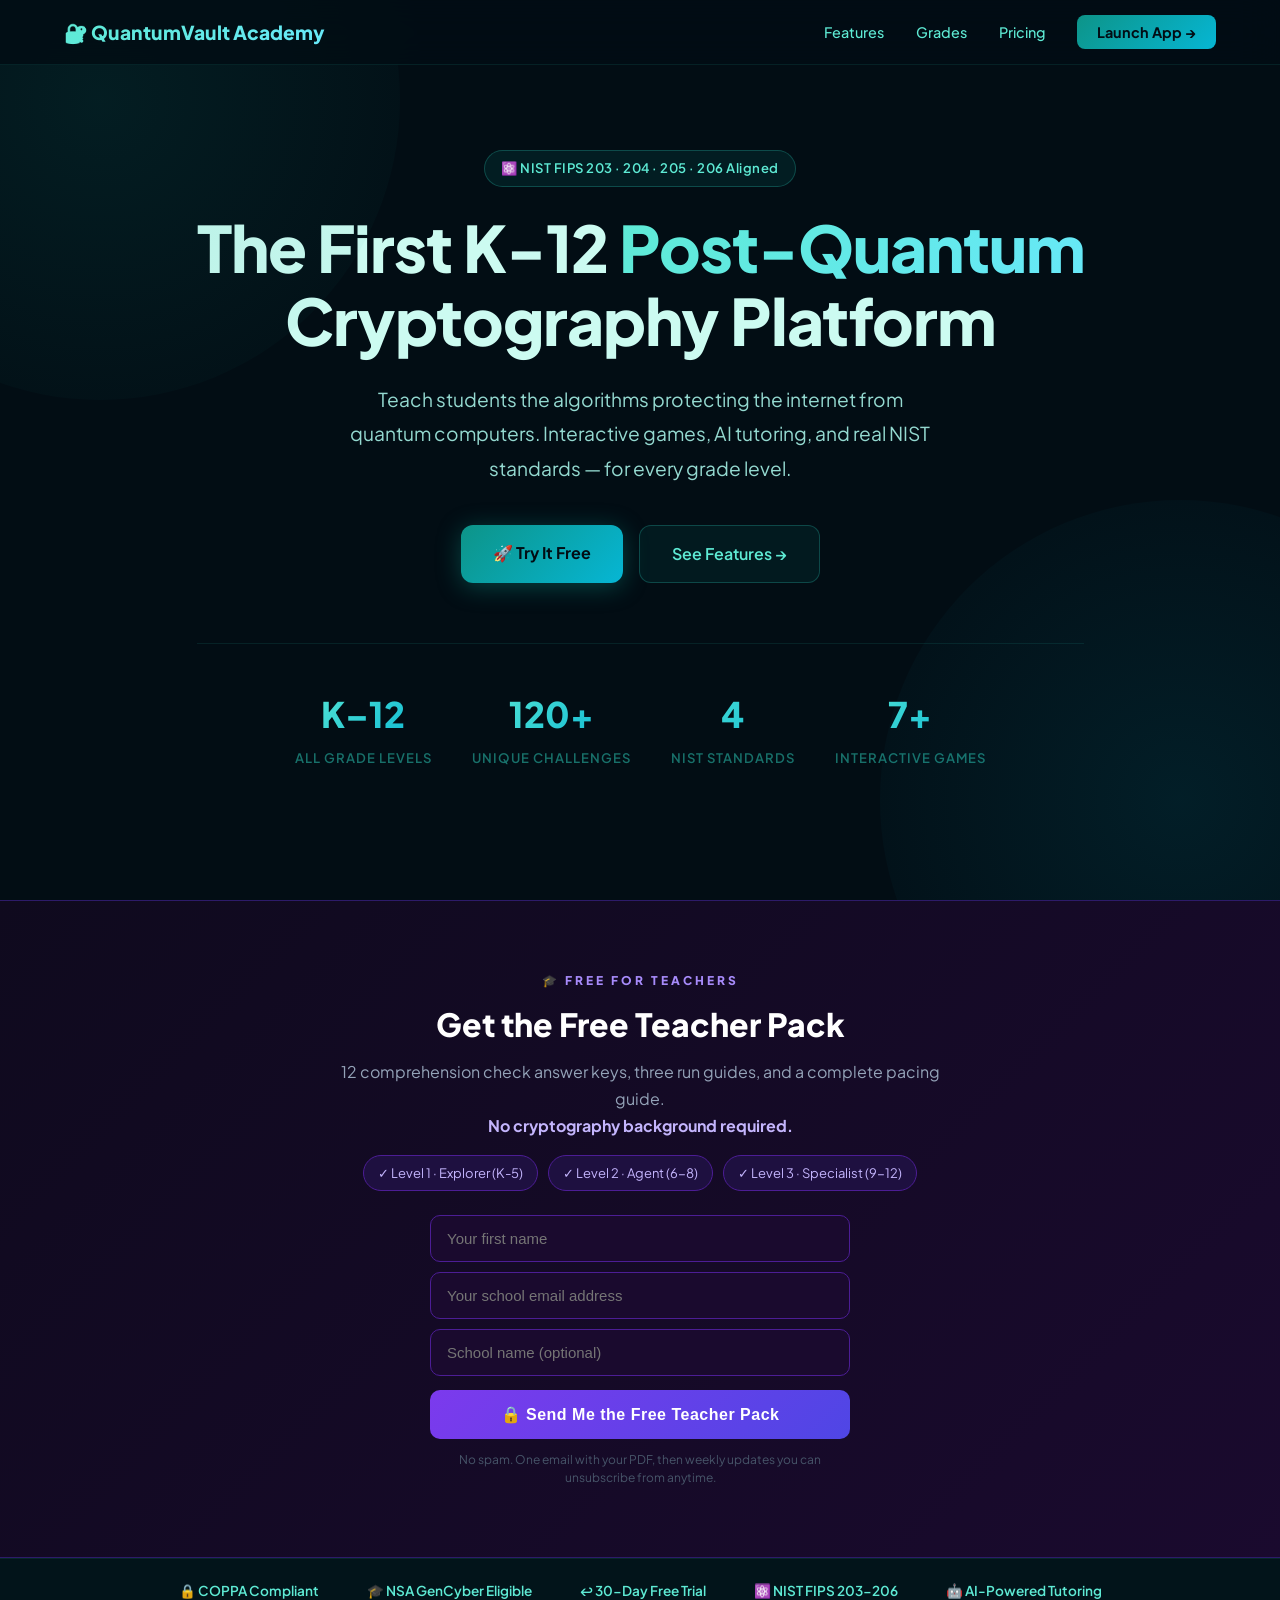
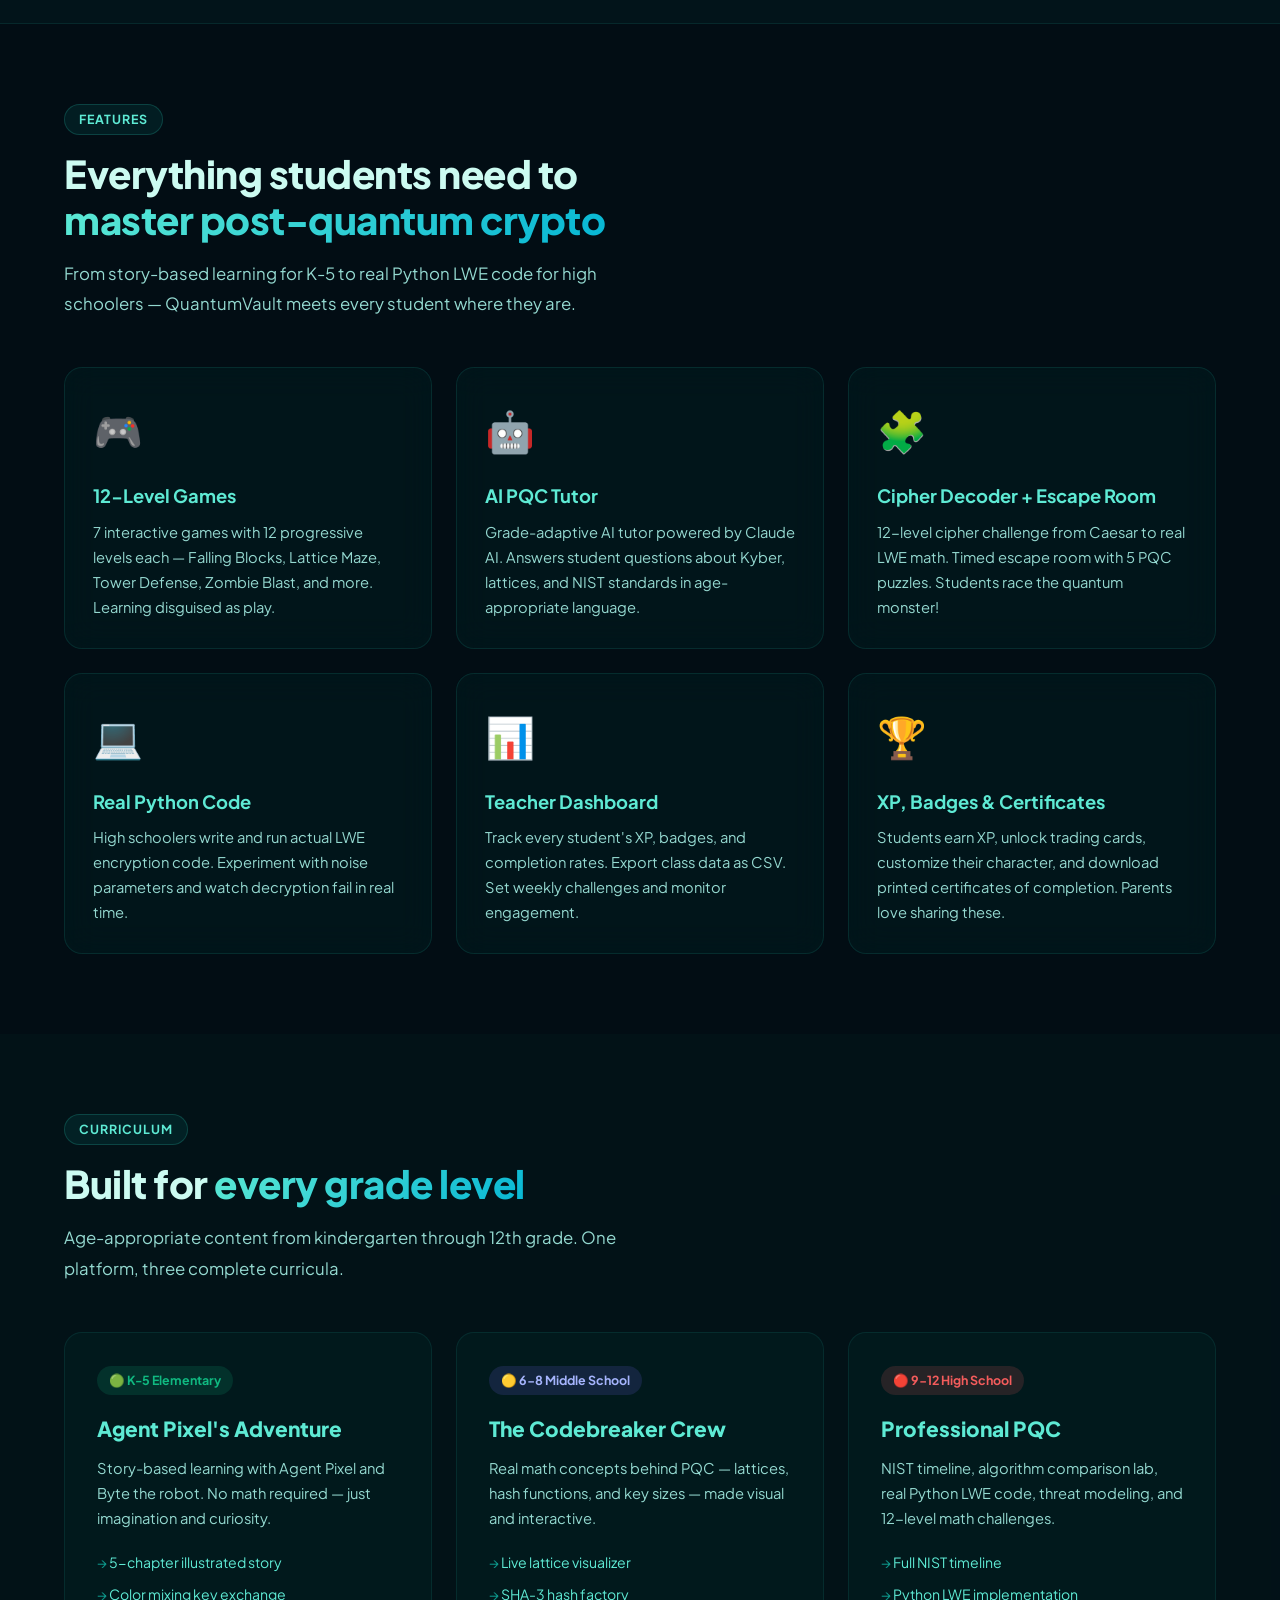
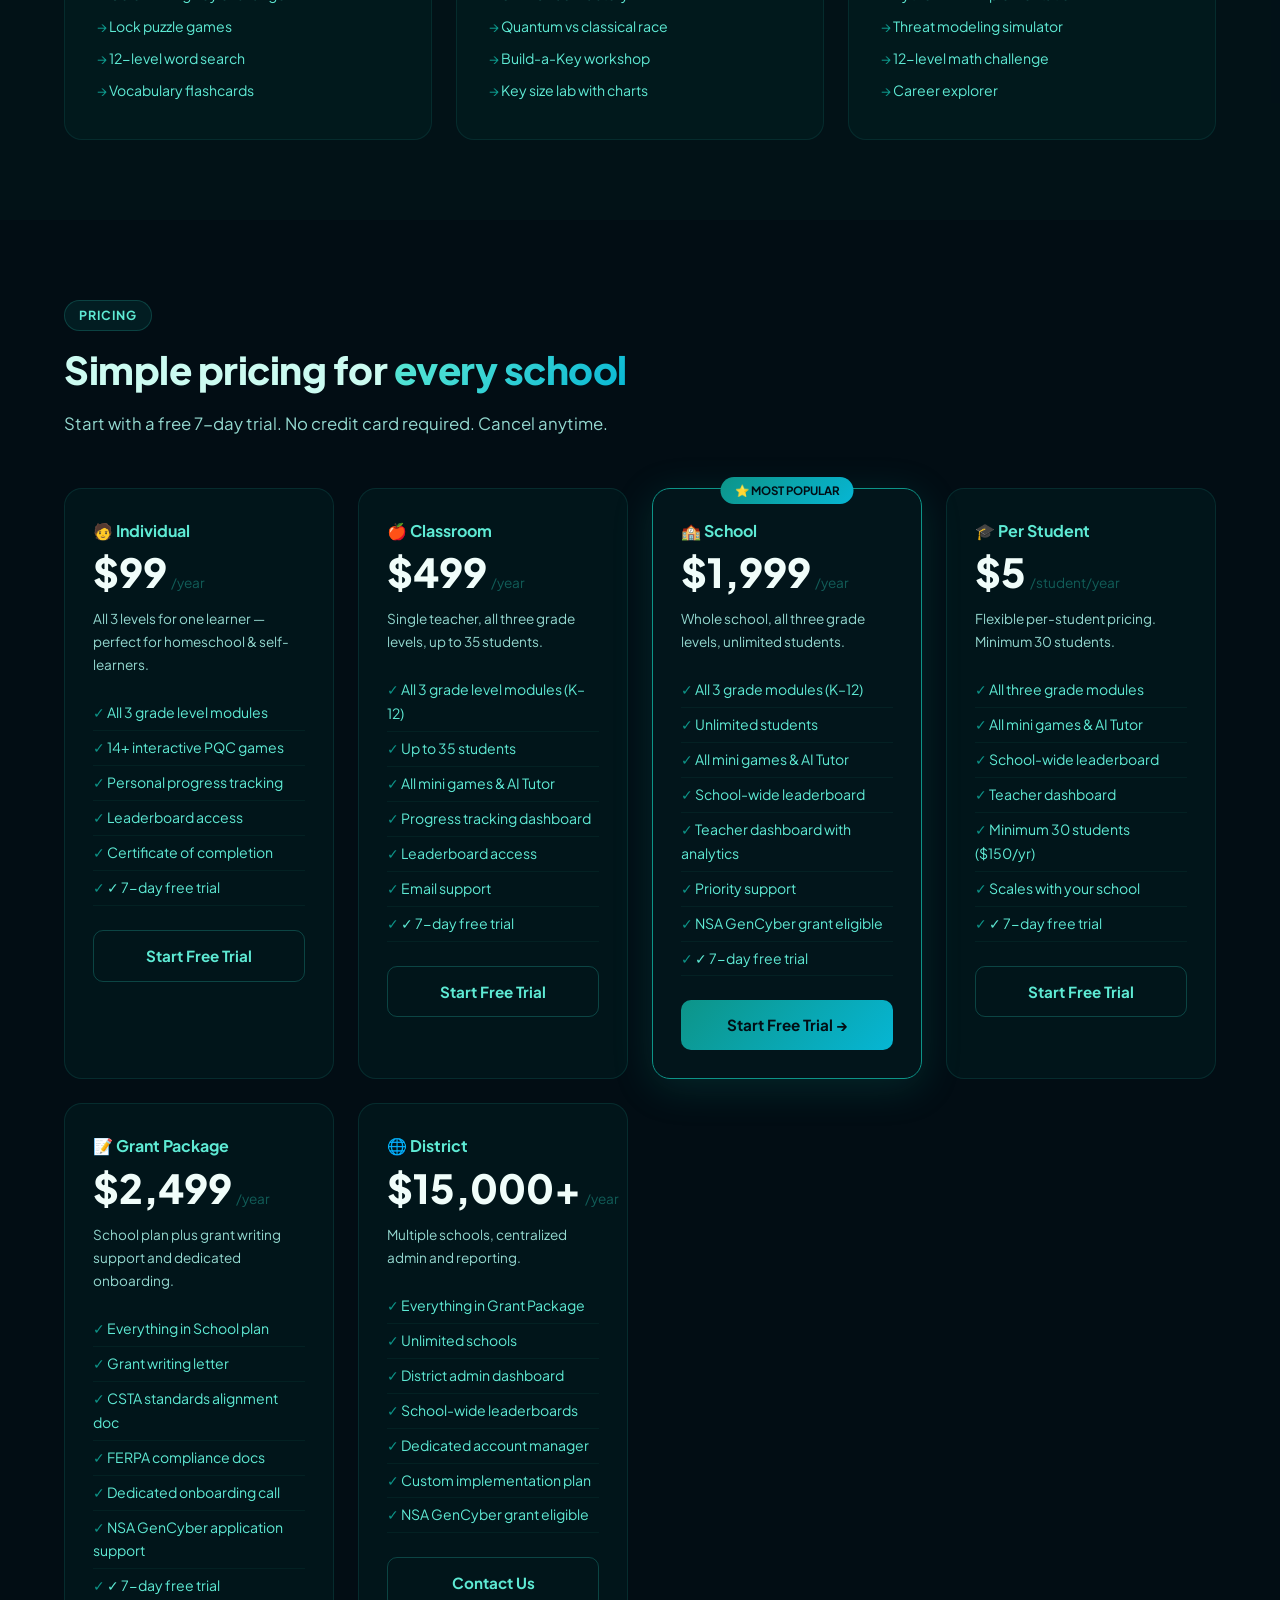
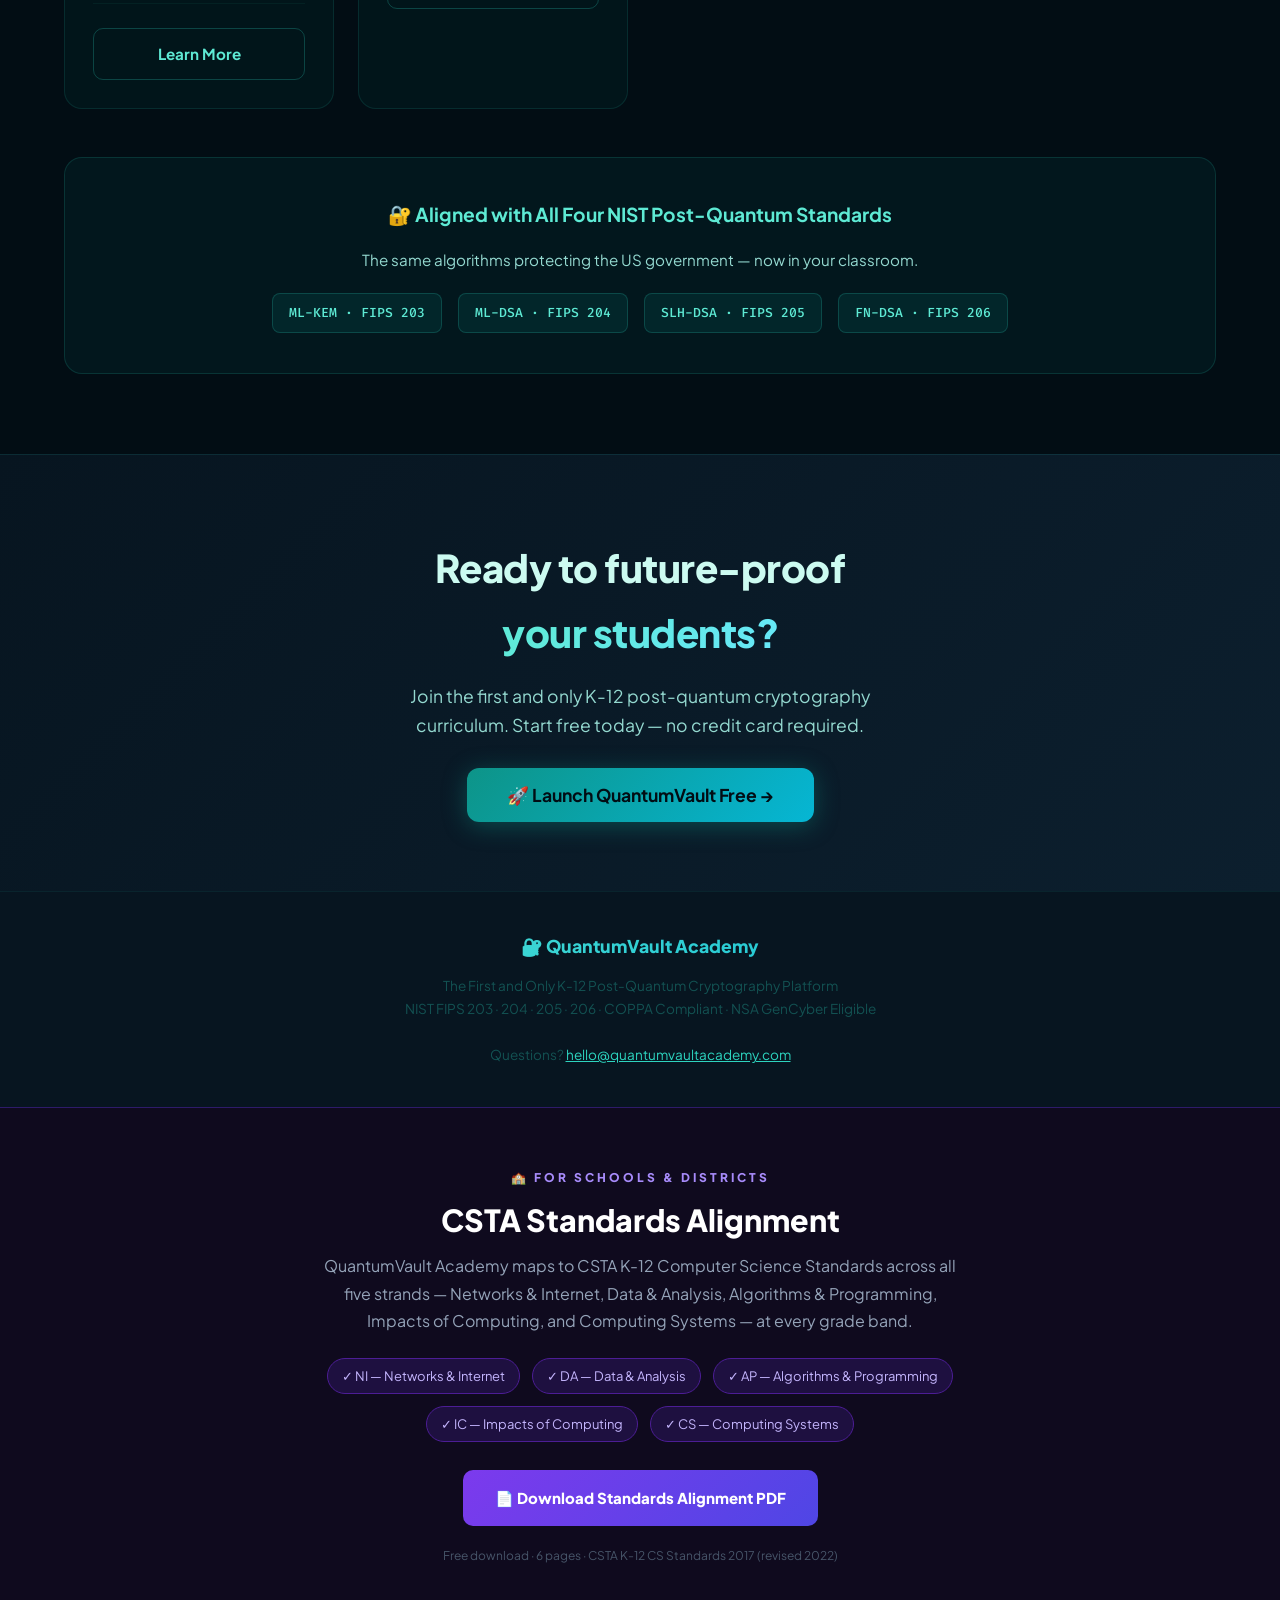
==== commit 26da8270: "Add Per Student and District tiers to landing page pricing" ====
--- a/landing/index.html
+++ b/landing/index.html
@@ -453,6 +453,22 @@
       </div>
 
       <div class="price-card">
+        <div class="price-name">&#127891; Per Student</div>
+        <div><span class="price-amount">$5</span><span class="price-period">/student/year</span></div>
+        <div class="price-desc">Flexible per-student pricing. Minimum 30 students.</div>
+        <ul class="price-features">
+          <li>All three grade modules</li>
+          <li>All mini games &amp; AI Tutor</li>
+          <li>School-wide leaderboard</li>
+          <li>Teacher dashboard</li>
+          <li>Minimum 30 students ($150/yr)</li>
+          <li>Scales with your school</li>
+          <li>&#10003; 7-day free trial</li>
+        </ul>
+        <a href="https://www.quantumvaultacademy.com" class="price-btn price-btn-outline">Start Free Trial</a>
+      </div>
+
+      <div class="price-card">
         <div class="price-name">&#128221; Grant Package</div>
         <div><span class="price-amount">$2,499</span><span class="price-period">/year</span></div>
         <div class="price-desc">School plan plus grant writing support and dedicated onboarding.</div>
@@ -466,6 +482,22 @@
           <li>&#10003; 7-day free trial</li>
         </ul>
         <a href="https://www.quantumvaultacademy.com" class="price-btn price-btn-outline">Learn More</a>
+      </div>
+
+      <div class="price-card">
+        <div class="price-name">&#127760; District</div>
+        <div><span class="price-amount">$15,000+</span><span class="price-period">/year</span></div>
+        <div class="price-desc">Multiple schools, centralized admin and reporting.</div>
+        <ul class="price-features">
+          <li>Everything in Grant Package</li>
+          <li>Unlimited schools</li>
+          <li>District admin dashboard</li>
+          <li>School-wide leaderboards</li>
+          <li>Dedicated account manager</li>
+          <li>Custom implementation plan</li>
+          <li>NSA GenCyber grant eligible</li>
+        </ul>
+        <a href="mailto:hello@quantumvaultacademy.com" class="price-btn price-btn-outline">Contact Us</a>
       </div>
 
     </div>
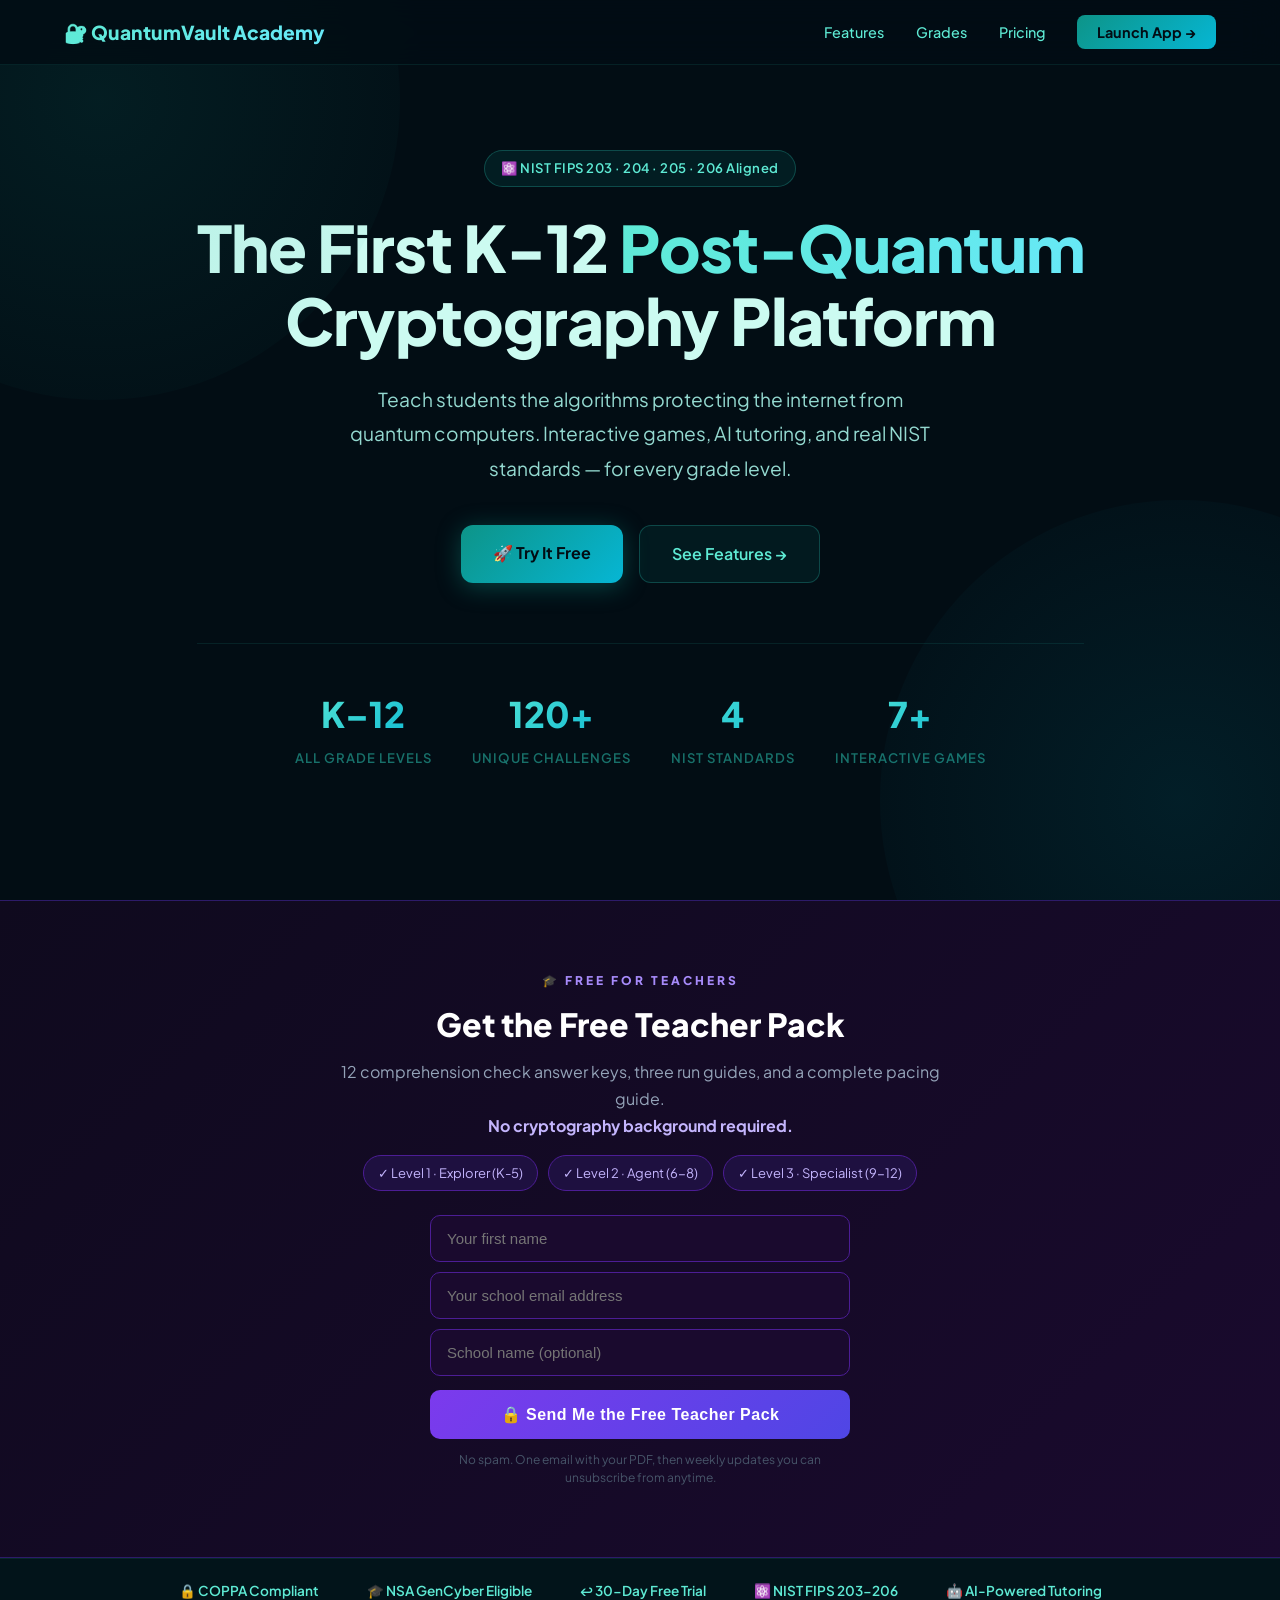
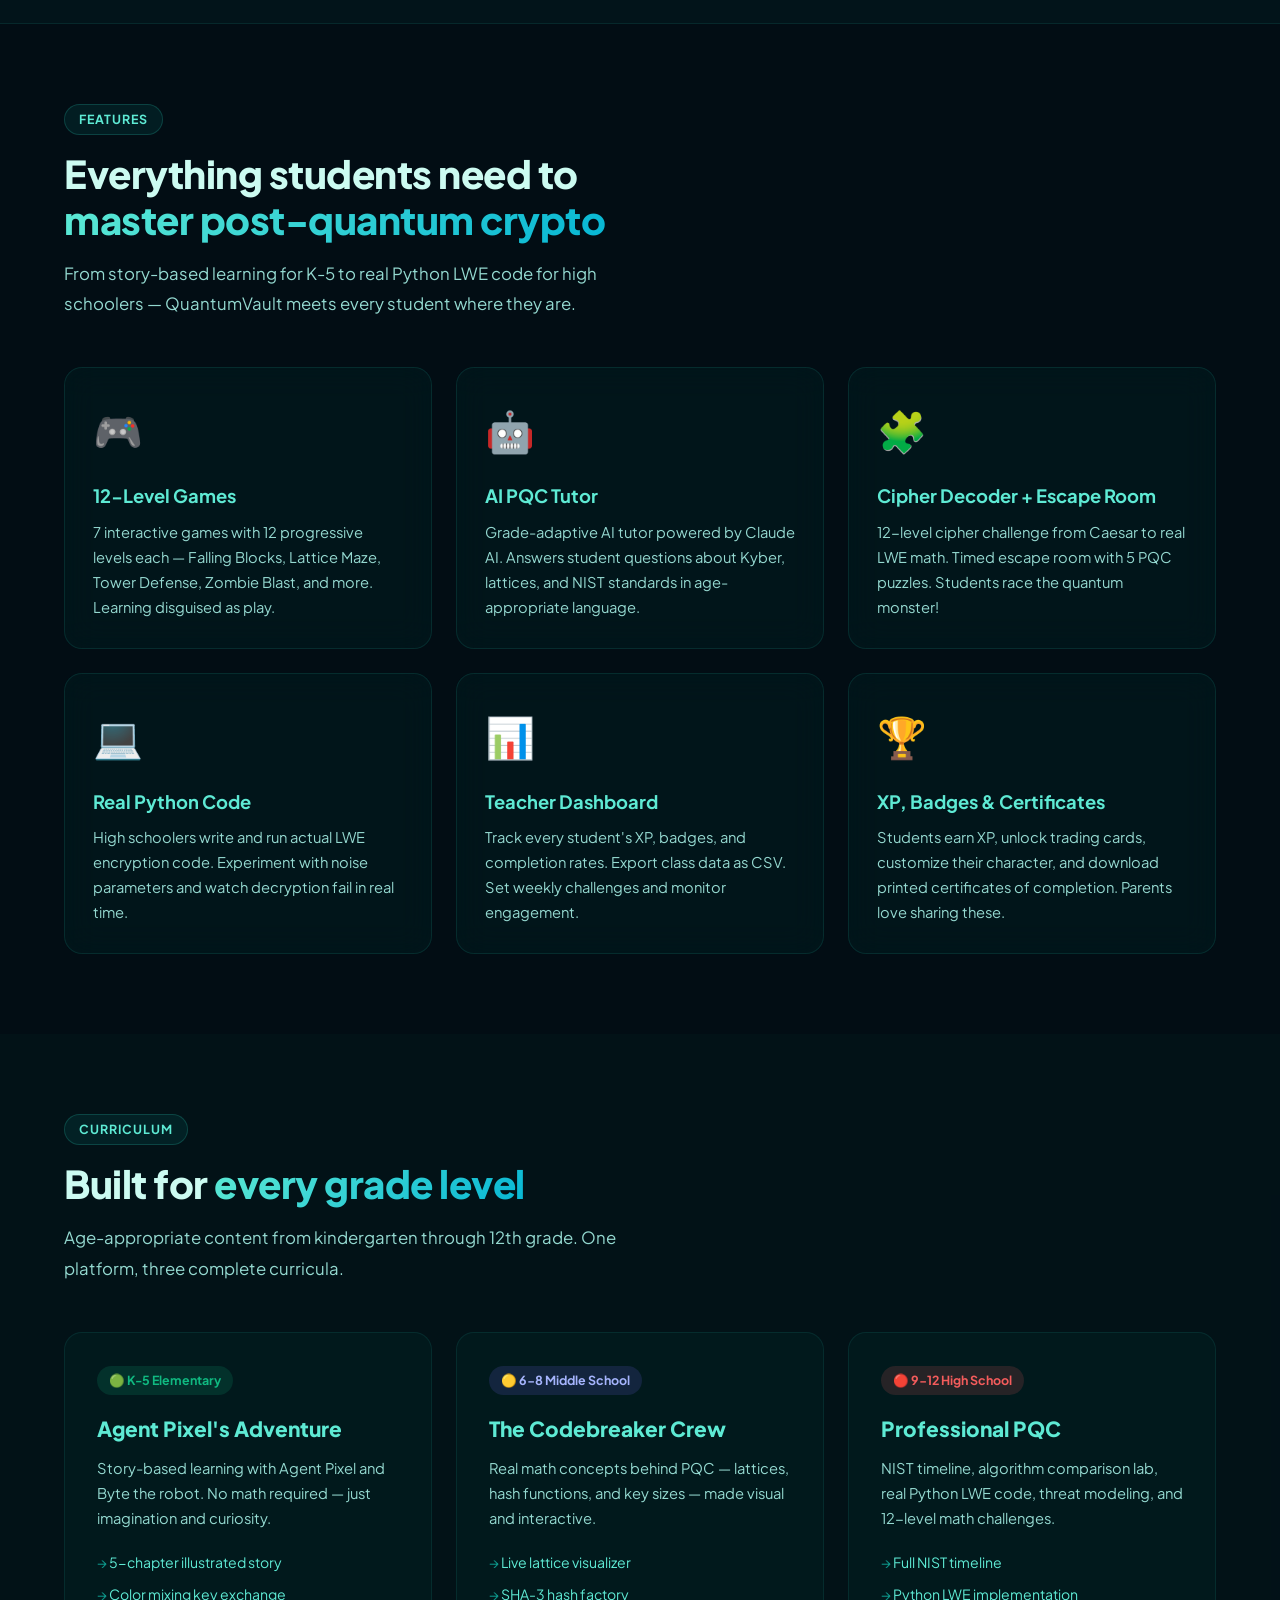
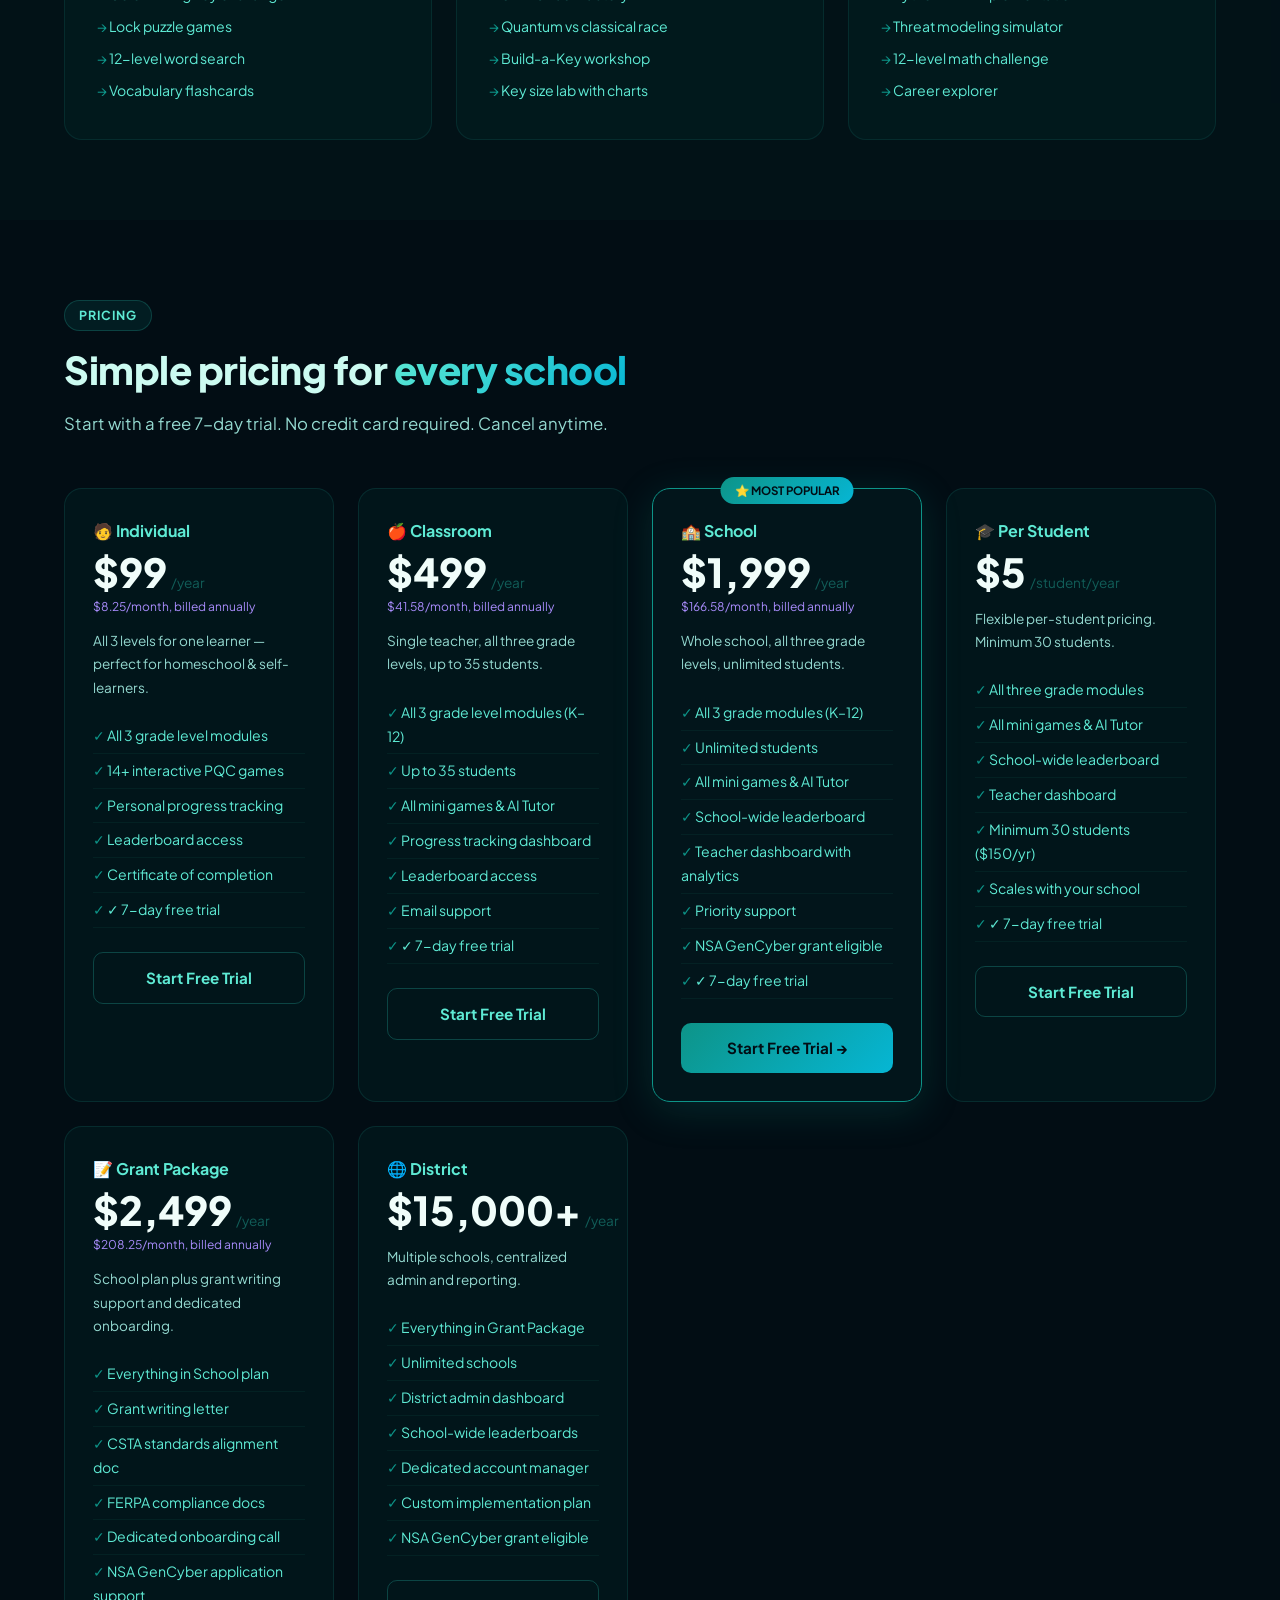
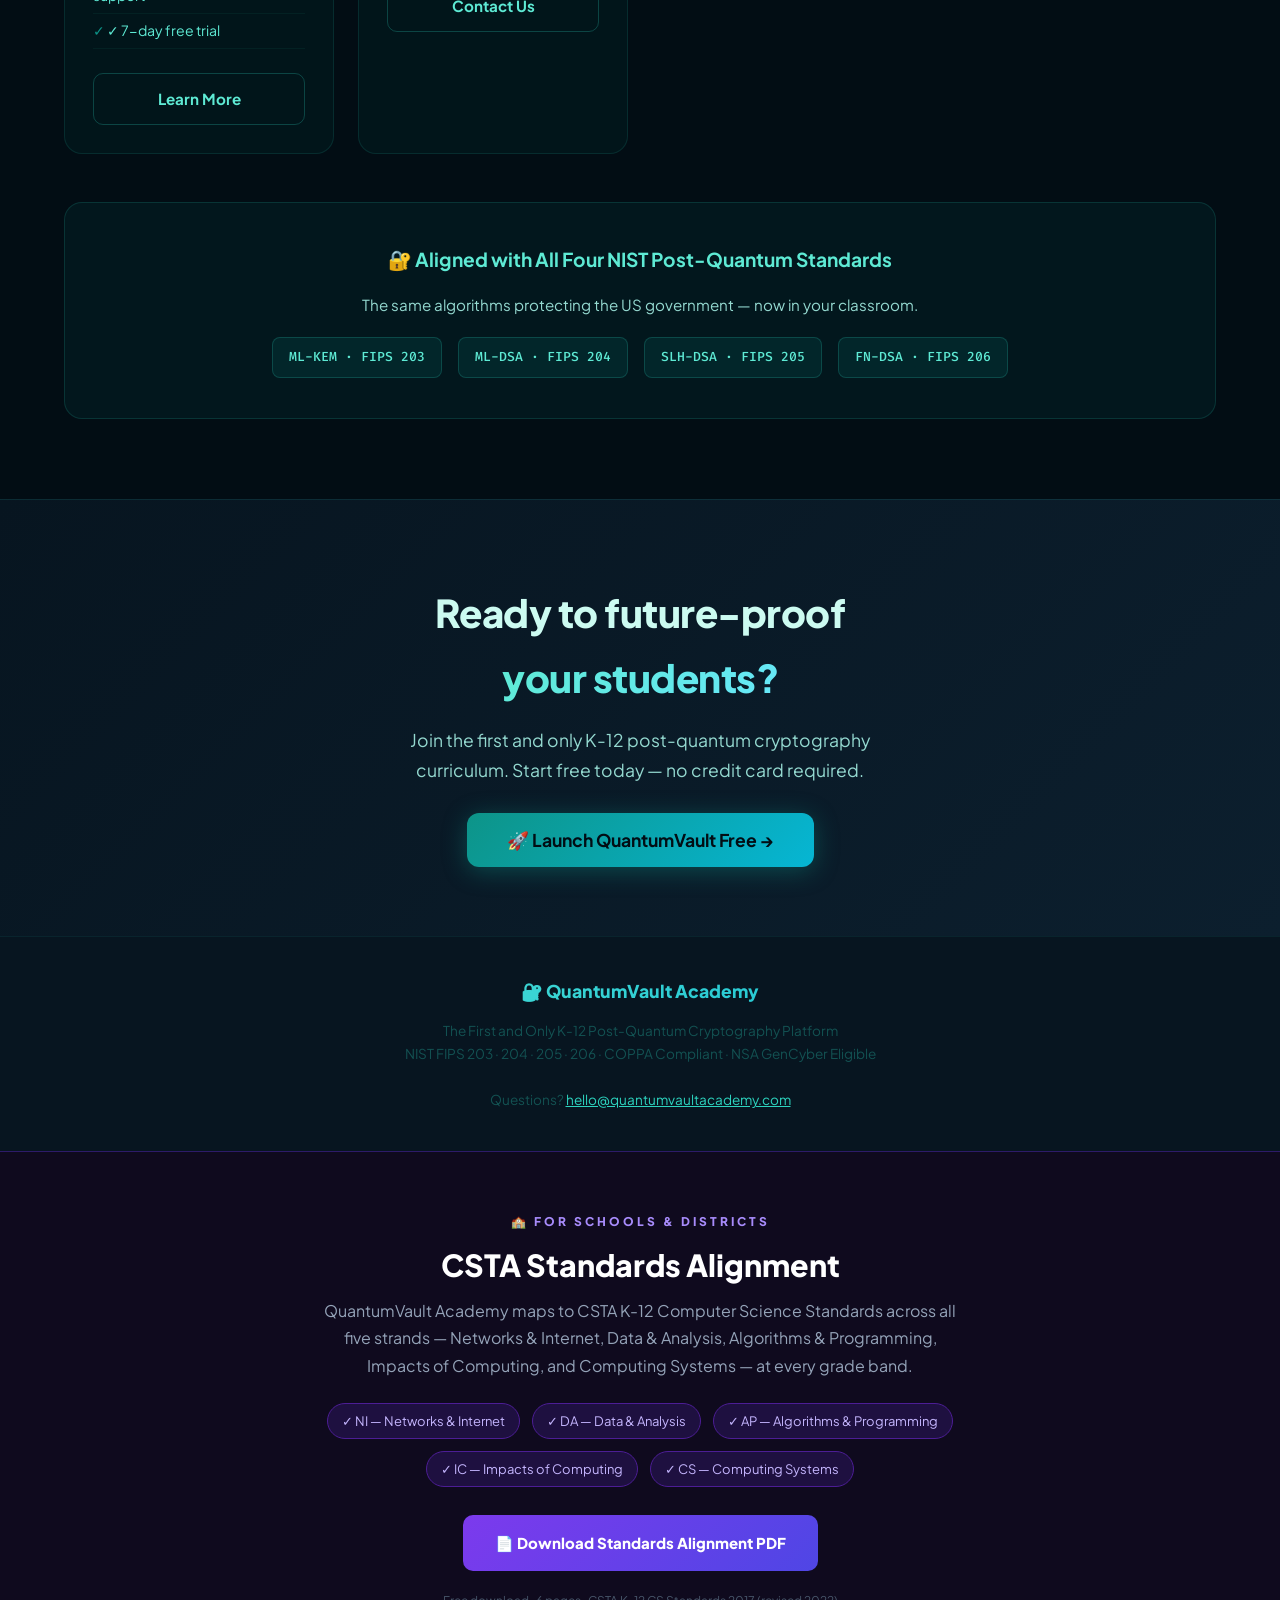
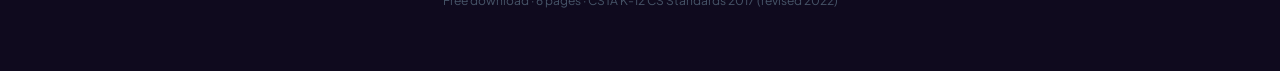
==== commit 3951262a: "Add monthly equivalent price to all annual plans" ====
--- a/landing/index.html
+++ b/landing/index.html
@@ -406,6 +406,7 @@
       <div class="price-card">
         <div class="price-name">&#129489; Individual</div>
         <div><span class="price-amount">$99</span><span class="price-period">/year</span></div>
+        <div style="color:#a78bfa;font-size:12px;margin-top:2px;">$8.25/month, billed annually</div>
         <div class="price-desc">All 3 levels for one learner &mdash; perfect for homeschool &amp; self-learners.</div>
         <ul class="price-features">
           <li>All 3 grade level modules</li>
@@ -415,12 +416,13 @@
           <li>Certificate of completion</li>
           <li>&#10003; 7-day free trial</li>
         </ul>
-        <a href="https://www.quantumvaultacademy.com" class="price-btn price-btn-outline">Start Free Trial</a>
+        <a href="https://quantumvaultacademy.streamlit.app?plan=individual" class="price-btn price-btn-outline">Start Free Trial</a>
       </div>
 
       <div class="price-card">
         <div class="price-name">&#127822; Classroom</div>
         <div><span class="price-amount">$499</span><span class="price-period">/year</span></div>
+        <div style="color:#a78bfa;font-size:12px;margin-top:2px;">$41.58/month, billed annually</div>
         <div class="price-desc">Single teacher, all three grade levels, up to 35 students.</div>
         <ul class="price-features">
           <li>All 3 grade level modules (K&ndash;12)</li>
@@ -431,13 +433,14 @@
           <li>Email support</li>
           <li>&#10003; 7-day free trial</li>
         </ul>
-        <a href="https://www.quantumvaultacademy.com" class="price-btn price-btn-outline">Start Free Trial</a>
+        <a href="https://quantumvaultacademy.streamlit.app?plan=classroom" class="price-btn price-btn-outline">Start Free Trial</a>
       </div>
 
       <div class="price-card popular">
         <div class="popular-badge">&#11088; MOST POPULAR</div>
         <div class="price-name">&#127979; School</div>
         <div><span class="price-amount">$1,999</span><span class="price-period">/year</span></div>
+        <div style="color:#a78bfa;font-size:12px;margin-top:2px;">$166.58/month, billed annually</div>
         <div class="price-desc">Whole school, all three grade levels, unlimited students.</div>
         <ul class="price-features">
           <li>All 3 grade modules (K&ndash;12)</li>
@@ -449,7 +452,7 @@
           <li>NSA GenCyber grant eligible</li>
           <li>&#10003; 7-day free trial</li>
         </ul>
-        <a href="https://www.quantumvaultacademy.com" class="price-btn price-btn-primary">Start Free Trial &rarr;</a>
+        <a href="https://quantumvaultacademy.streamlit.app?plan=school" class="price-btn price-btn-primary">Start Free Trial &rarr;</a>
       </div>
 
       <div class="price-card">
@@ -465,12 +468,13 @@
           <li>Scales with your school</li>
           <li>&#10003; 7-day free trial</li>
         </ul>
-        <a href="https://www.quantumvaultacademy.com" class="price-btn price-btn-outline">Start Free Trial</a>
+        <a href="https://quantumvaultacademy.streamlit.app?plan=per_student" class="price-btn price-btn-outline">Start Free Trial</a>
       </div>
 
       <div class="price-card">
         <div class="price-name">&#128221; Grant Package</div>
         <div><span class="price-amount">$2,499</span><span class="price-period">/year</span></div>
+        <div style="color:#a78bfa;font-size:12px;margin-top:2px;">$208.25/month, billed annually</div>
         <div class="price-desc">School plan plus grant writing support and dedicated onboarding.</div>
         <ul class="price-features">
           <li>Everything in School plan</li>
@@ -481,7 +485,7 @@
           <li>NSA GenCyber application support</li>
           <li>&#10003; 7-day free trial</li>
         </ul>
-        <a href="https://www.quantumvaultacademy.com" class="price-btn price-btn-outline">Learn More</a>
+        <a href="https://quantumvaultacademy.streamlit.app?plan=grant" class="price-btn price-btn-outline">Learn More</a>
       </div>
 
       <div class="price-card">
